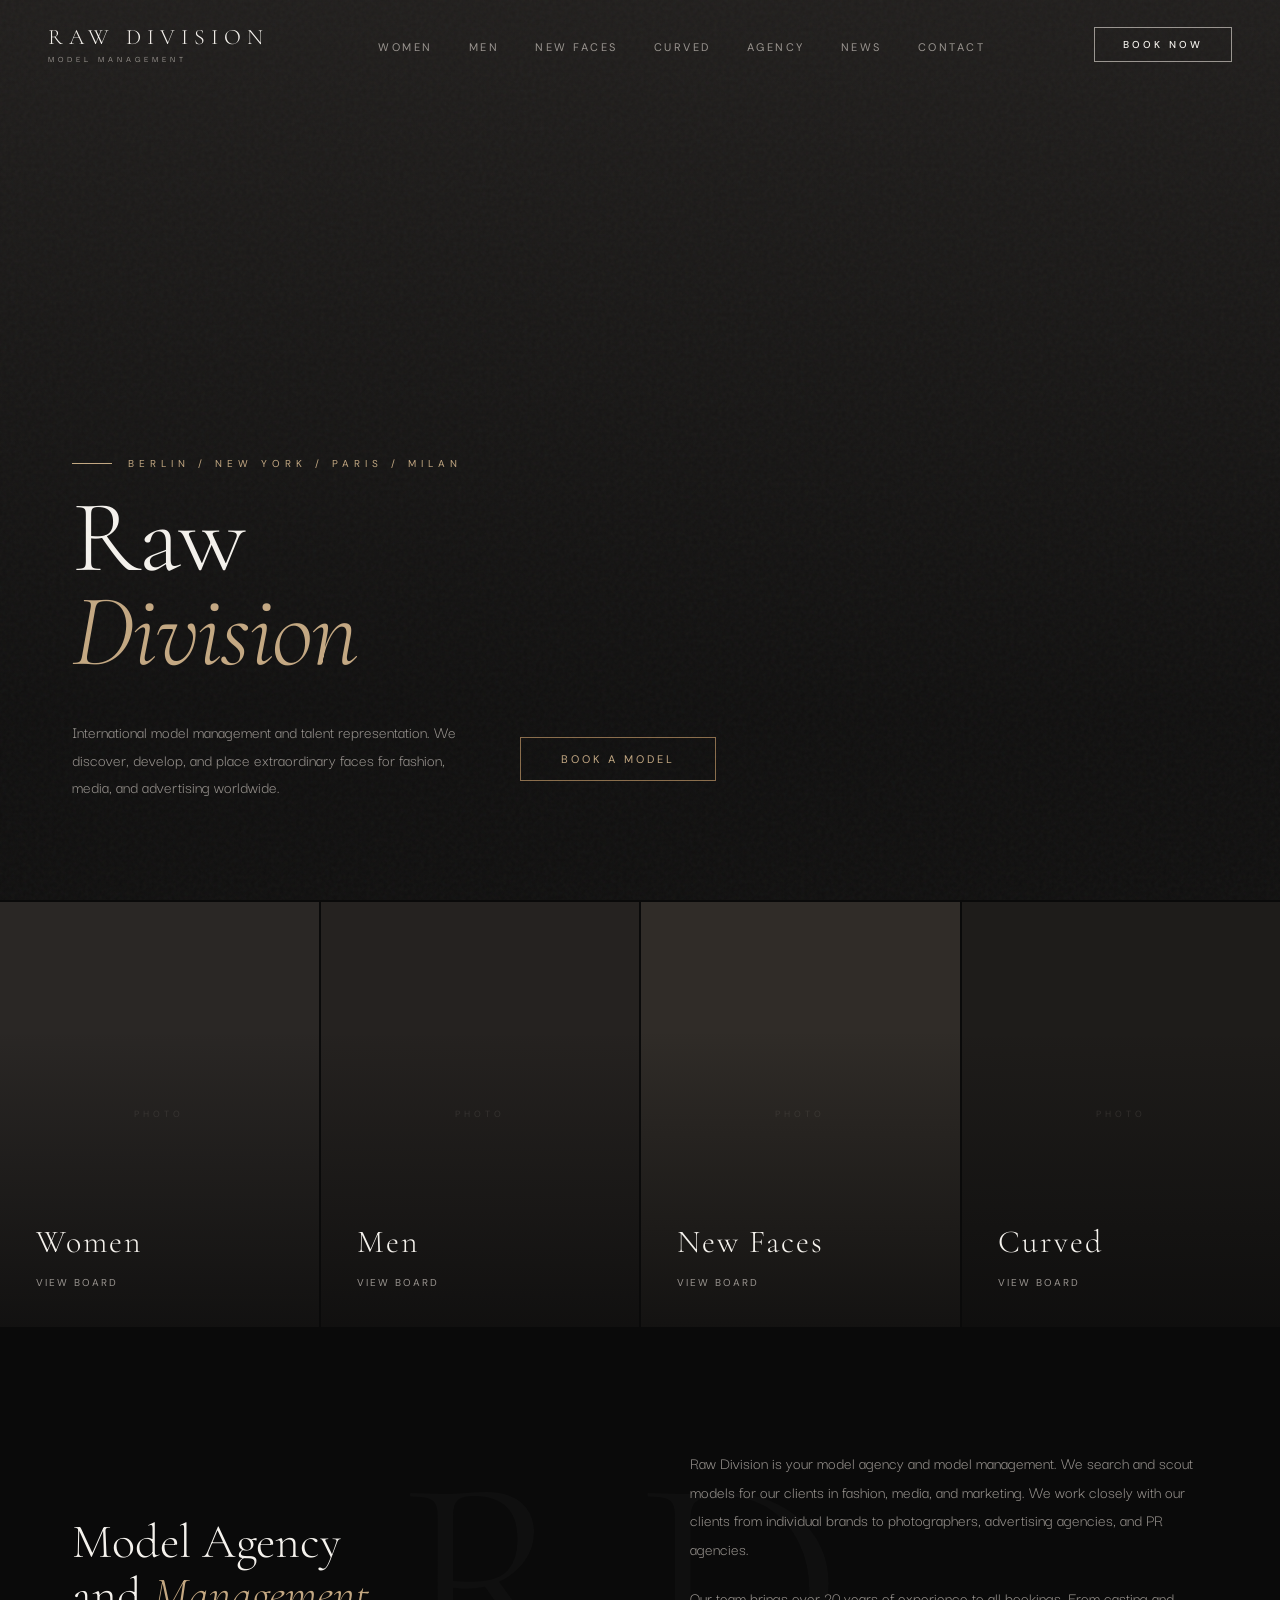
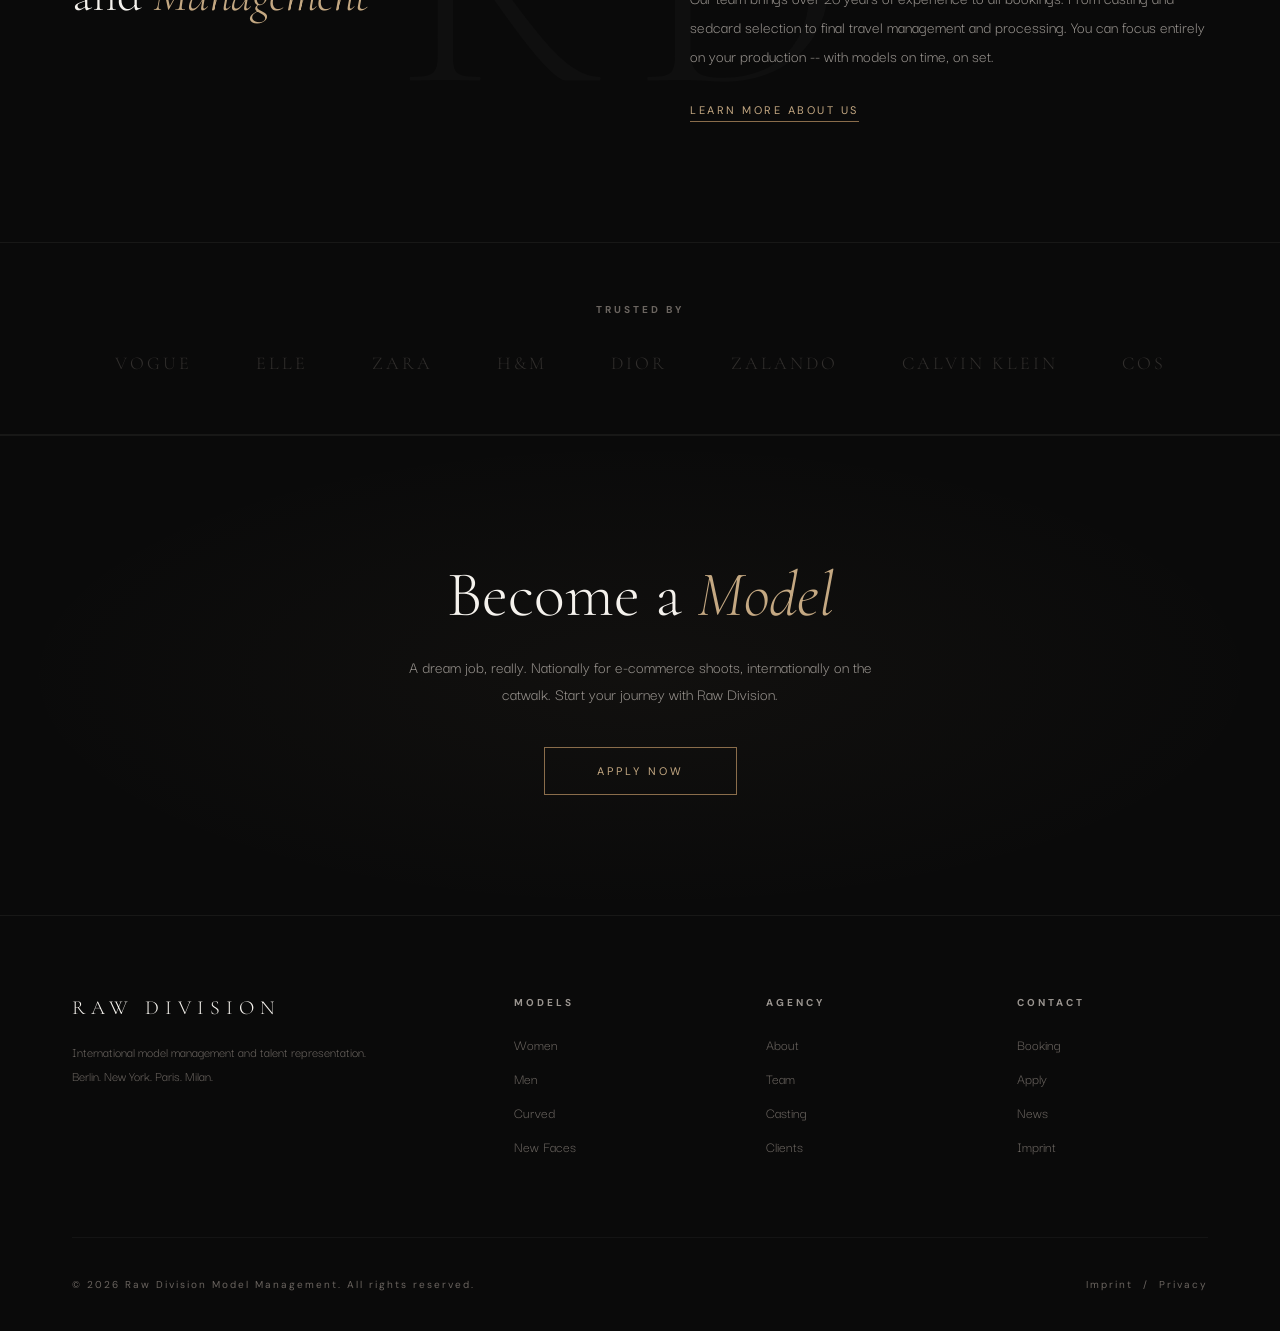
==== index.html @ 3c8847bb "Initial commit: Raw Division model agency site - 10 HTML pages: home, women, men, new faces, curved," ====
<!DOCTYPE html>
<html lang="en">
<head>
<meta charset="UTF-8">
<meta name="viewport" content="width=device-width, initial-scale=1.0">
<title>Raw Division &mdash; Model Management</title>
<link rel="stylesheet" href="styles.css">
<style>
  /* ── HOME HERO ── */
  .home-hero {
    min-height: 100vh;
    position: relative;
    display: flex;
    flex-direction: column;
    justify-content: flex-end;
    overflow: hidden;
  }
  .home-hero-bg {
    position: absolute;
    inset: 0;
    background: var(--dark-gray);
  }
  .home-hero-bg::after {
    content: '';
    position: absolute;
    inset: 0;
    background: linear-gradient(180deg, var(--scrim-light) 0%, var(--scrim-deep) 80%);
  }
  .home-hero-content {
    position: relative;
    z-index: var(--z-overlay);
    padding: 0 72px 100px;
  }
  .home-hero-content .hero-tag {
    font-family: var(--font-ui);
    font-size: 10px;
    letter-spacing: 5px;
    text-transform: uppercase;
    color: var(--accent);
    margin-bottom: 20px;
    display: flex;
    align-items: center;
    gap: 16px;
  }
  .home-hero-content .hero-tag::before {
    content: '';
    width: 40px;
    height: 1px;
    background: var(--accent);
  }
  .home-hero-content h1 {
    font-family: var(--font-display);
    font-size: clamp(56px, 8vw, 130px);
    font-weight: 300;
    line-height: 0.92;
    letter-spacing: -2px;
    max-width: 900px;
  }
  .home-hero-content h1 em {
    font-style: italic;
    color: var(--accent);
  }
  .home-hero-sub {
    display: flex;
    align-items: center;
    gap: 48px;
    margin-top: 40px;
  }
  .home-hero-sub p {
    font-family: var(--font-body);
    font-size: 17px;
    color: var(--warm-gray);
    max-width: 400px;
    line-height: 1.6;
  }
  .home-hero-sub .hero-cta {
    font-family: var(--font-ui);
    font-size: 11px;
    letter-spacing: 3px;
    text-transform: uppercase;
    padding: 14px 40px;
    border: 1px solid var(--accent-dark);
    color: var(--accent);
    transition: all 0.3s;
    white-space: nowrap;
  }
  .home-hero-sub .hero-cta:hover {
    background: var(--accent);
    color: var(--black);
  }

  /* ── CATEGORY STRIP ── */
  .category-strip {
    display: grid;
    grid-template-columns: repeat(4, 1fr);
    gap: 2px;
    padding: 2px 0;
  }
  .category-card {
    position: relative;
    aspect-ratio: 3/4;
    background: var(--dark-gray);
    overflow: hidden;
    display: flex;
    align-items: flex-end;
    cursor: pointer;
  }
  .category-card-bg {
    position: absolute;
    inset: 0;
    transition: transform var(--duration-slower) var(--ease-out);
  }
  .category-card:hover .category-card-bg { transform: scale(1.05); }
  .category-card::after {
    content: '';
    position: absolute;
    inset: 0;
    background: linear-gradient(180deg, transparent 30%, var(--scrim-heavy) 100%);
    z-index: var(--z-content);
  }
  .category-card-content {
    position: relative;
    z-index: var(--z-overlay);
    padding: 36px;
  }
  .category-card-content h3 {
    font-family: var(--font-display);
    font-size: 32px;
    font-weight: 300;
    letter-spacing: 2px;
    margin-bottom: 8px;
  }
  .category-card-content span {
    font-family: var(--font-ui);
    font-size: 10px;
    letter-spacing: 2px;
    text-transform: uppercase;
    color: var(--warm-gray);
  }
  .category-card .ph-text {
    position: absolute;
    top: 50%;
    left: 50%;
    transform: translate(-50%,-50%);
    font-family: var(--font-ui);
    font-size: 9px;
    letter-spacing: 4px;
    color: var(--mid-gray);
    opacity: var(--ph-opacity);
    text-transform: uppercase;
  }
  .category-card:nth-child(1) .category-card-bg { background: var(--surface-1); }
  .category-card:nth-child(2) .category-card-bg { background: var(--surface-2); }
  .category-card:nth-child(3) .category-card-bg { background: var(--surface-3); }
  .category-card:nth-child(4) .category-card-bg { background: var(--surface-4); }

  /* ── ABOUT STRIP ── */
  .about-strip {
    padding: 120px 72px;
    display: grid;
    grid-template-columns: 1fr 1fr;
    gap: 100px;
    align-items: center;
    position: relative;
  }
  .about-strip::before {
    content: 'RD';
    position: absolute;
    top: 50%;
    left: 50%;
    transform: translate(-50%,-50%);
    font-family: var(--font-display);
    font-size: 300px;
    font-weight: 300;
    color: var(--watermark-faint);
    pointer-events: none;
    letter-spacing: 40px;
  }
  .about-left h2 {
    font-family: var(--font-display);
    font-size: 48px;
    font-weight: 300;
    line-height: 1.1;
    margin-bottom: 32px;
  }
  .about-left h2 em { font-style: italic; color: var(--accent); }
  .about-right p {
    font-family: var(--font-body);
    font-size: 17px;
    color: var(--warm-gray);
    line-height: 1.7;
  }
  .about-right p + p { margin-top: 20px; }
  .about-right .about-cta {
    display: inline-block;
    margin-top: 32px;
    font-family: var(--font-ui);
    font-size: 11px;
    letter-spacing: 2.5px;
    text-transform: uppercase;
    color: var(--accent);
    border-bottom: 1px solid var(--accent-dark);
    padding-bottom: 4px;
    transition: color 0.3s, border-color 0.3s;
  }
  .about-right .about-cta:hover {
    color: var(--white);
    border-color: var(--white);
  }

  /* ── APPLICATION CTA ── */
  .apply-cta-section {
    padding: 120px 72px;
    text-align: center;
    position: relative;
    border-top: 1px solid var(--border-subtle);
  }
  .apply-cta-section::before {
    content: '';
    position: absolute;
    inset: 0;
    background: radial-gradient(ellipse at center, var(--overlay-accent-glow) 0%, transparent 70%);
    pointer-events: none;
  }
  .apply-cta-section h2 {
    font-family: var(--font-display);
    font-size: clamp(40px, 5vw, 72px);
    font-weight: 300;
    margin-bottom: 20px;
    position: relative;
    z-index: var(--z-overlay);
  }
  .apply-cta-section h2 em { font-style: italic; color: var(--accent); }
  .apply-cta-section p {
    font-family: var(--font-body);
    font-size: 17px;
    color: var(--warm-gray);
    max-width: 500px;
    margin: 0 auto 40px;
    line-height: 1.6;
    position: relative;
    z-index: var(--z-overlay);
  }
  .apply-cta-section .apply-btn {
    display: inline-block;
    font-family: var(--font-ui);
    font-size: 11px;
    letter-spacing: 3px;
    text-transform: uppercase;
    padding: 16px 52px;
    border: 1px solid var(--accent-dark);
    color: var(--accent);
    transition: all 0.3s;
    position: relative;
    z-index: var(--z-overlay);
  }
  .apply-cta-section .apply-btn:hover {
    background: var(--accent);
    color: var(--black);
  }

  @media (max-width: 1024px) {
    .home-hero-content { padding: 0 32px 60px; }
    .category-strip { grid-template-columns: repeat(2, 1fr); }
    .about-strip { padding: 80px 32px; grid-template-columns: 1fr; gap: 40px; }
    .apply-cta-section { padding: 80px 32px; }
    .home-hero-sub { flex-direction: column; align-items: flex-start; gap: 24px; }
  }
  @media (max-width: 640px) {
    .category-strip { grid-template-columns: 1fr 1fr; }
  }
</style>
</head>
<body>

<!-- NAV -->
<nav class="nav" id="mainNav">
  <a href="index.html" class="nav-logo">Raw Division<span>Model Management</span></a>
  <ul class="nav-links">
    <li><a href="women.html">Women</a></li>
    <li><a href="men.html">Men</a></li>
    <li><a href="new-faces.html">New Faces</a></li>
    <li><a href="curved.html">Curved</a></li>
    <li><a href="agency.html">Agency</a></li>
    <li><a href="news.html">News</a></li>
    <li><a href="contact.html">Contact</a></li>
  </ul>
  <a href="contact.html" class="nav-cta">Book Now</a>
  <button class="hamburger" id="hamburgerBtn"><span></span><span></span><span></span></button>
</nav>
<div class="mobile-nav" id="mobileNav">
  <button class="mobile-nav-close" id="mobileNavClose">&times;</button>
  <a href="women.html">Women</a>
  <a href="men.html">Men</a>
  <a href="new-faces.html">New Faces</a>
  <a href="curved.html">Curved</a>
  <a href="agency.html">Agency</a>
  <a href="news.html">News</a>
  <a href="contact.html">Contact</a>
  <a href="apply.html">Apply</a>
</div>

<!-- HOME HERO -->
<section class="home-hero">
  <div class="home-hero-bg"></div>
  <div class="home-hero-content">
    <div class="hero-tag anim-fade-up anim-d1">Berlin / New York / Paris / Milan</div>
    <h1 class="anim-fade-up anim-d2">Raw<br><em>Division</em></h1>
    <div class="home-hero-sub anim-fade-up anim-d3">
      <p>International model management and talent representation. We discover, develop, and place extraordinary faces for fashion, media, and advertising worldwide.</p>
      <a href="contact.html" class="hero-cta">Book a Model</a>
    </div>
  </div>
</section>

<!-- CATEGORY STRIP -->
<section class="category-strip">
  <a href="women.html" class="category-card reveal">
    <div class="category-card-bg"></div>
    <span class="ph-text">Photo</span>
    <div class="category-card-content">
      <h3>Women</h3>
      <span>View Board</span>
    </div>
  </a>
  <a href="men.html" class="category-card reveal">
    <div class="category-card-bg"></div>
    <span class="ph-text">Photo</span>
    <div class="category-card-content">
      <h3>Men</h3>
      <span>View Board</span>
    </div>
  </a>
  <a href="new-faces.html" class="category-card reveal">
    <div class="category-card-bg"></div>
    <span class="ph-text">Photo</span>
    <div class="category-card-content">
      <h3>New Faces</h3>
      <span>View Board</span>
    </div>
  </a>
  <a href="curved.html" class="category-card reveal">
    <div class="category-card-bg"></div>
    <span class="ph-text">Photo</span>
    <div class="category-card-content">
      <h3>Curved</h3>
      <span>View Board</span>
    </div>
  </a>
</section>

<!-- ABOUT -->
<section class="about-strip">
  <div class="about-left reveal">
    <h2>Model Agency<br>and <em>Management</em></h2>
  </div>
  <div class="about-right reveal">
    <p>Raw Division is your model agency and model management. We search and scout models for our clients in fashion, media, and marketing. We work closely with our clients from individual brands to photographers, advertising agencies, and PR agencies.</p>
    <p>Our team brings over 20 years of experience to all bookings. From casting and sedcard selection to final travel management and processing. You can focus entirely on your production -- with models on time, on set.</p>
    <a href="agency.html" class="about-cta">Learn More About Us</a>
  </div>
</section>

<!-- CLIENTS -->
<section class="clients-strip">
  <h4>Trusted By</h4>
  <div class="clients-logos">
    <span class="client-logo-placeholder">Vogue</span>
    <span class="client-logo-placeholder">Elle</span>
    <span class="client-logo-placeholder">Zara</span>
    <span class="client-logo-placeholder">H&M</span>
    <span class="client-logo-placeholder">Dior</span>
    <span class="client-logo-placeholder">Zalando</span>
    <span class="client-logo-placeholder">Calvin Klein</span>
    <span class="client-logo-placeholder">Cos</span>
  </div>
</section>

<!-- BECOME A MODEL CTA -->
<section class="apply-cta-section">
  <h2 class="reveal">Become a <em>Model</em></h2>
  <p class="reveal">A dream job, really. Nationally for e-commerce shoots, internationally on the catwalk. Start your journey with Raw Division.</p>
  <a href="apply.html" class="apply-btn reveal">Apply Now</a>
</section>

<!-- FOOTER -->
<footer class="footer">
  <div class="footer-top">
    <div class="footer-brand">
      <div class="footer-logo">Raw Division</div>
      <p>International model management and talent representation. Berlin. New York. Paris. Milan.</p>
    </div>
    <div class="footer-col">
      <h4>Models</h4>
      <ul>
        <li><a href="women.html">Women</a></li>
        <li><a href="men.html">Men</a></li>
        <li><a href="curved.html">Curved</a></li>
        <li><a href="new-faces.html">New Faces</a></li>
      </ul>
    </div>
    <div class="footer-col">
      <h4>Agency</h4>
      <ul>
        <li><a href="agency.html">About</a></li>
        <li><a href="agency.html#team">Team</a></li>
        <li><a href="contact.html">Casting</a></li>
        <li><a href="agency.html#clients">Clients</a></li>
      </ul>
    </div>
    <div class="footer-col">
      <h4>Contact</h4>
      <ul>
        <li><a href="contact.html">Booking</a></li>
        <li><a href="apply.html">Apply</a></li>
        <li><a href="news.html">News</a></li>
        <li><a href="#">Imprint</a></li>
      </ul>
    </div>
  </div>
  <div class="footer-bottom">
    <p>&copy; 2026 Raw Division Model Management. All rights reserved.</p>
    <p>Imprint &nbsp;/&nbsp; Privacy</p>
  </div>
</footer>

<script src="main.js"></script>
</body>
</html>
---- styles.css ----
@import url('https://fonts.googleapis.com/css2?family=Cormorant+Garamond:ital,wght@0,300;0,400;0,500;0,600;0,700;1,300;1,400&family=Darker+Grotesque:wght@300;400;500;600;700;800;900&family=DM+Sans:wght@300;400;500&display=swap');

:root {
  /* ── Palette ── */
  --black: #0a0a0a;
  --white: #f5f2ed;
  --warm-gray: #9a9590;
  --mid-gray: #6b6560;
  --dark-gray: #2a2725;
  --accent: #c4a882;
  --accent-dark: #8a6d4b;

  /* ── Surfaces (placeholder tone variations) ── */
  --surface-1: #2a2725;
  --surface-2: #252220;
  --surface-3: #302c28;
  --surface-4: #1e1c1a;
  --surface-5: #28251f;
  --surface-6: #232120;

  /* ── Borders & dividers ── */
  --border-subtle: rgba(245, 242, 237, 0.06);
  --border-muted: rgba(245, 242, 237, 0.04);
  --border-medium: rgba(245, 242, 237, 0.1);
  --border-strong: rgba(245, 242, 237, 0.15);

  /* ── Surface overlays ── */
  --overlay-faint: rgba(245, 242, 237, 0.02);
  --overlay-hover: rgba(245, 242, 237, 0.04);
  --overlay-accent-faint: rgba(196, 168, 130, 0.03);
  --overlay-accent-glow: rgba(196, 168, 130, 0.04);
  --accent-muted: rgba(196, 168, 130, 0.3);
  --watermark: rgba(245, 242, 237, 0.03);
  --watermark-faint: rgba(245, 242, 237, 0.02);

  /* ── Scrim gradients ── */
  --scrim-nav: rgba(10, 10, 10, 0.88);
  --scrim-light: rgba(10, 10, 10, 0.3);
  --scrim-medium: rgba(10, 10, 10, 0.6);
  --scrim-heavy: rgba(10, 10, 10, 0.75);
  --scrim-hero: rgba(10, 10, 10, 0.85);
  --scrim-deep: rgba(10, 10, 10, 0.8);

  /* ── Typography ── */
  --font-display: 'Cormorant Garamond', Georgia, serif;
  --font-body: 'Darker Grotesque', sans-serif;
  --font-ui: 'DM Sans', sans-serif;

  --text-xs: 9px;
  --text-sm: 10px;
  --text-base: 11px;
  --text-md: 14px;
  --text-body: 16px;
  --text-body-lg: 17px;
  --text-lg: 20px;
  --text-xl: 22px;
  --text-2xl: 28px;
  --text-3xl: 32px;
  --text-4xl: 36px;
  --text-5xl: 42px;
  --text-6xl: 48px;

  --weight-light: 300;
  --weight-regular: 400;
  --weight-medium: 500;

  --tracking-tight: -1px;
  --tracking-body: 1px;
  --tracking-ui: 2px;
  --tracking-ui-wide: 2.5px;
  --tracking-caps: 3px;
  --tracking-label: 4px;
  --tracking-spread: 5px;
  --tracking-logo: 6px;

  /* ── Spacing scale (8px base) ── */
  --space-xs: 4px;
  --space-sm: 8px;
  --space-md: 16px;
  --space-lg: 24px;
  --space-xl: 32px;
  --space-2xl: 48px;
  --space-3xl: 60px;
  --space-4xl: 72px;
  --space-5xl: 80px;
  --space-6xl: 100px;
  --space-7xl: 120px;

  /* ── Z-index layers ── */
  --z-base: 0;
  --z-content: 1;
  --z-overlay: 2;
  --z-nav: 100;
  --z-mobile-nav: 150;
  --z-hamburger: 200;
  --z-grain: 9999;

  /* ── Transitions ── */
  --ease-out: cubic-bezier(0.25, 0.1, 0.25, 1);
  --duration-fast: 0.3s;
  --duration-medium: 0.4s;
  --duration-slow: 0.6s;
  --duration-slower: 0.7s;

  /* ── Placeholder opacity ── */
  --ph-opacity: 0.4;
}

* { margin: 0; padding: 0; box-sizing: border-box; }
html { scroll-behavior: smooth; background: var(--black); }
body {
  font-family: var(--font-body);
  background: var(--black);
  color: var(--white);
  overflow-x: hidden;
  -webkit-font-smoothing: antialiased;
}
body::after {
  content: '';
  position: fixed;
  top: 0; left: 0; right: 0; bottom: 0;
  background-image: url("data:image/svg+xml,%3Csvg viewBox='0 0 256 256' xmlns='http://www.w3.org/2000/svg'%3E%3Cfilter id='n'%3E%3CfeTurbulence type='fractalNoise' baseFrequency='0.85' numOctaves='4' stitchTiles='stitch'/%3E%3C/filter%3E%3Crect width='100%25' height='100%25' filter='url(%23n)' opacity='0.04'/%3E%3C/svg%3E");
  pointer-events: none;
  z-index: var(--z-grain);
}
a { color: inherit; text-decoration: none; }
img { max-width: 100%; display: block; }

/* ── NAVIGATION ── */
.nav {
  position: fixed;
  top: 0; left: 0; right: 0;
  z-index: var(--z-nav);
  padding: 24px 48px;
  display: flex;
  align-items: center;
  justify-content: space-between;
  transition: background 0.4s, backdrop-filter 0.4s;
}
.nav.scrolled {
  background: var(--scrim-nav);
  backdrop-filter: blur(20px);
  -webkit-backdrop-filter: blur(20px);
}
.nav-logo {
  font-family: var(--font-display);
  font-size: 22px;
  font-weight: 300;
  letter-spacing: 6px;
  text-transform: uppercase;
  color: var(--white);
}
.nav-logo span {
  display: block;
  font-family: var(--font-body);
  font-size: 9px;
  letter-spacing: 4px;
  color: var(--warm-gray);
  margin-top: 2px;
  font-weight: 500;
}
.nav-links {
  display: flex;
  gap: 36px;
  list-style: none;
  align-items: center;
}
.nav-links a {
  font-family: var(--font-ui);
  font-size: 11px;
  letter-spacing: 2.5px;
  text-transform: uppercase;
  color: var(--warm-gray);
  transition: color 0.3s;
  font-weight: 400;
}
.nav-links a:hover, .nav-links a.active { color: var(--white); }
.nav-cta {
  font-family: var(--font-ui);
  font-size: 10px;
  letter-spacing: 3px;
  text-transform: uppercase;
  padding: 10px 28px;
  border: 1px solid var(--warm-gray);
  color: var(--white);
  transition: all 0.3s;
  font-weight: 500;
}
.nav-cta:hover {
  background: var(--white);
  color: var(--black);
  border-color: var(--white);
}
.hamburger {
  display: none;
  flex-direction: column;
  gap: 5px;
  cursor: pointer;
  z-index: var(--z-hamburger);
  background: none;
  border: none;
}
.hamburger span {
  width: 24px;
  height: 1px;
  background: var(--white);
  transition: 0.3s;
}

/* ── MOBILE NAV ── */
.mobile-nav {
  position: fixed;
  top: 0; left: 0; right: 0; bottom: 0;
  background: var(--black);
  z-index: var(--z-mobile-nav);
  display: flex;
  flex-direction: column;
  align-items: center;
  justify-content: center;
  gap: 32px;
  opacity: 0;
  pointer-events: none;
  transition: opacity 0.4s;
}
.mobile-nav.open {
  opacity: 1;
  pointer-events: all;
}
.mobile-nav a {
  font-family: var(--font-display);
  font-size: 32px;
  font-weight: 300;
  letter-spacing: 4px;
  color: var(--warm-gray);
  transition: color 0.3s;
}
.mobile-nav a:hover { color: var(--white); }
.mobile-nav-close {
  position: absolute;
  top: 24px;
  right: 32px;
  font-size: 28px;
  color: var(--white);
  cursor: pointer;
  background: none;
  border: none;
  font-family: var(--font-body);
  font-weight: 300;
}

/* ── PAGE HERO ── */
.page-hero {
  min-height: 60vh;
  display: flex;
  flex-direction: column;
  justify-content: flex-end;
  padding: 160px 72px 80px;
  position: relative;
  overflow: hidden;
}
.page-hero.full { min-height: 100vh; }
.page-hero-bg {
  position: absolute;
  inset: 0;
  background: var(--dark-gray);
  z-index: var(--z-base);
}
.page-hero-bg::after {
  content: '';
  position: absolute;
  inset: 0;
  background: linear-gradient(180deg, var(--scrim-light) 0%, var(--scrim-hero) 100%);
}
.page-hero-pre {
  font-family: var(--font-ui);
  font-size: 10px;
  letter-spacing: 5px;
  text-transform: uppercase;
  color: var(--accent);
  margin-bottom: 16px;
  position: relative;
  z-index: var(--z-overlay);
  display: flex;
  align-items: center;
  gap: 16px;
}
.page-hero-pre::before {
  content: '';
  width: 40px;
  height: 1px;
  background: var(--accent);
}
.page-hero h1 {
  font-family: var(--font-display);
  font-size: clamp(48px, 7vw, 110px);
  font-weight: 300;
  line-height: 0.95;
  letter-spacing: -1px;
  position: relative;
  z-index: var(--z-overlay);
}
.page-hero h1 em {
  font-style: italic;
  font-weight: 300;
  color: var(--accent);
}
.page-hero p.hero-sub {
  font-family: var(--font-body);
  font-size: 18px;
  font-weight: 400;
  color: var(--warm-gray);
  margin-top: 20px;
  position: relative;
  z-index: var(--z-overlay);
  max-width: 560px;
  line-height: 1.6;
}

/* ── MODEL GRID (Women, Men, etc.) ── */
.model-grid-section {
  padding: 80px 72px 120px;
}
.model-grid-header {
  display: flex;
  align-items: flex-end;
  justify-content: space-between;
  margin-bottom: 60px;
  border-bottom: 1px solid var(--border-subtle);
  padding-bottom: 24px;
}
.model-grid-header h2 {
  font-family: var(--font-display);
  font-size: 36px;
  font-weight: 300;
  letter-spacing: 2px;
}
.model-grid-filter {
  display: flex;
  gap: 28px;
}
.model-grid-filter a {
  font-family: var(--font-ui);
  font-size: 10px;
  letter-spacing: 2.5px;
  text-transform: uppercase;
  color: var(--mid-gray);
  transition: color 0.3s;
  padding-bottom: 4px;
}
.model-grid-filter a:hover, .model-grid-filter a.active {
  color: var(--white);
  border-bottom: 1px solid var(--accent);
}

.model-grid {
  display: grid;
  grid-template-columns: repeat(4, 1fr);
  gap: 24px;
}
.model-card {
  position: relative;
  overflow: hidden;
  cursor: pointer;
}
.model-card-img {
  aspect-ratio: 3/4;
  background: var(--dark-gray);
  display: flex;
  align-items: center;
  justify-content: center;
  overflow: hidden;
  position: relative;
  transition: transform var(--duration-slow) var(--ease-out);
}
.model-card:hover .model-card-img { transform: scale(1.03); }
.model-card-img .ph-label {
  font-family: var(--font-ui);
  font-size: 9px;
  letter-spacing: 4px;
  text-transform: uppercase;
  color: var(--mid-gray);
  opacity: var(--ph-opacity);
}
.model-card-overlay {
  position: absolute;
  inset: 0;
  background: linear-gradient(180deg, transparent 40%, var(--scrim-medium) 100%);
  opacity: 0;
  transition: opacity 0.4s;
  display: flex;
  align-items: flex-end;
  padding: 20px;
}
.model-card:hover .model-card-overlay { opacity: 1; }
.model-card-overlay span {
  font-family: var(--font-ui);
  font-size: 10px;
  letter-spacing: 2px;
  text-transform: uppercase;
  color: var(--white);
}
.model-card-info { padding: 16px 0; }
.model-card-name {
  font-family: var(--font-display);
  font-size: 20px;
  font-weight: 400;
  letter-spacing: 1px;
  transition: color 0.3s;
}
.model-card:hover .model-card-name { color: var(--accent); }
.model-card-stats {
  font-family: var(--font-ui);
  font-size: 10px;
  letter-spacing: 2px;
  text-transform: uppercase;
  color: var(--mid-gray);
  margin-top: 4px;
}

/* Vary card bg tones */
.model-card:nth-child(6n+1) .model-card-img { background: var(--surface-1); }
.model-card:nth-child(6n+2) .model-card-img { background: var(--surface-2); }
.model-card:nth-child(6n+3) .model-card-img { background: var(--surface-3); }
.model-card:nth-child(6n+4) .model-card-img { background: var(--surface-4); }
.model-card:nth-child(6n+5) .model-card-img { background: var(--surface-5); }
.model-card:nth-child(6n+6) .model-card-img { background: var(--surface-6); }

/* ── CONTENT SECTIONS ── */
.content-section {
  padding: 100px 72px;
  position: relative;
}
.content-section.bordered {
  border-top: 1px solid var(--border-subtle);
}
.content-section h2 {
  font-family: var(--font-display);
  font-size: 42px;
  font-weight: 300;
  letter-spacing: 2px;
  margin-bottom: 40px;
}
.content-section h3 {
  font-family: var(--font-display);
  font-size: 28px;
  font-weight: 400;
  margin-bottom: 20px;
}
.content-section p {
  font-family: var(--font-body);
  font-size: 17px;
  line-height: 1.7;
  color: var(--warm-gray);
  max-width: 720px;
}
.content-section p + p { margin-top: 20px; }

/* Two-column layout */
.two-col {
  display: grid;
  grid-template-columns: 1fr 1fr;
  gap: 80px;
  align-items: start;
}
.two-col-narrow {
  display: grid;
  grid-template-columns: 1fr 2fr;
  gap: 80px;
  align-items: start;
}

/* ── AGENCY FEATURES ── */
.features-grid {
  display: grid;
  grid-template-columns: repeat(3, 1fr);
  gap: 2px;
  margin-top: 60px;
}
.feature-card {
  padding: 48px 36px;
  background: var(--overlay-faint);
  border: 1px solid var(--border-muted);
  transition: background 0.4s;
}
.feature-card:hover { background: var(--overlay-hover); }
.feature-number {
  font-family: var(--font-display);
  font-size: 48px;
  font-weight: 300;
  color: var(--accent-muted);
  margin-bottom: 24px;
  line-height: 1;
}
.feature-card h4 {
  font-family: var(--font-display);
  font-size: 22px;
  font-weight: 400;
  margin-bottom: 16px;
  color: var(--white);
}
.feature-card p {
  font-family: var(--font-body);
  font-size: 15px;
  color: var(--mid-gray);
  line-height: 1.6;
}

/* ── CLIENTS STRIP ── */
.clients-strip {
  padding: 60px 72px;
  border-top: 1px solid var(--border-subtle);
  border-bottom: 1px solid var(--border-subtle);
}
.clients-strip h4 {
  font-family: var(--font-ui);
  font-size: 10px;
  letter-spacing: 3px;
  text-transform: uppercase;
  color: var(--mid-gray);
  margin-bottom: 36px;
  text-align: center;
}
.clients-logos {
  display: flex;
  align-items: center;
  justify-content: center;
  gap: 64px;
  flex-wrap: wrap;
}
.client-logo-placeholder {
  font-family: var(--font-display);
  font-size: 18px;
  font-weight: 300;
  color: var(--mid-gray);
  letter-spacing: 3px;
  opacity: var(--ph-opacity);
  text-transform: uppercase;
  transition: opacity 0.3s;
}
.client-logo-placeholder:hover { opacity: 1; }

/* ── NEWS CARDS ── */
.news-grid {
  display: grid;
  grid-template-columns: repeat(3, 1fr);
  gap: 32px;
  margin-top: 60px;
}
.news-card {
  cursor: pointer;
  transition: transform 0.3s;
}
.news-card:hover { transform: translateY(-4px); }
.news-card-img {
  aspect-ratio: 16/10;
  background: var(--dark-gray);
  margin-bottom: 20px;
  display: flex;
  align-items: center;
  justify-content: center;
  overflow: hidden;
}
.news-card-img .ph-label {
  font-family: var(--font-ui);
  font-size: 9px;
  letter-spacing: 3px;
  color: var(--mid-gray);
  opacity: var(--ph-opacity);
}
.news-card-date {
  font-family: var(--font-ui);
  font-size: 10px;
  letter-spacing: 2px;
  text-transform: uppercase;
  color: var(--mid-gray);
  margin-bottom: 8px;
}
.news-card h3 {
  font-family: var(--font-display);
  font-size: 22px;
  font-weight: 400;
  margin-bottom: 12px;
  line-height: 1.3;
}
.news-card p {
  font-family: var(--font-body);
  font-size: 14px;
  color: var(--mid-gray);
  line-height: 1.6;
}

/* Vary news card bg */
.news-card:nth-child(3n+1) .news-card-img { background: var(--surface-1); }
.news-card:nth-child(3n+2) .news-card-img { background: var(--surface-2); }
.news-card:nth-child(3n+3) .news-card-img { background: var(--surface-3); }

/* ── CONTACT / FORM ── */
.contact-grid {
  display: grid;
  grid-template-columns: 1fr 1fr;
  gap: 80px;
  margin-top: 60px;
}
.contact-info h3 {
  font-family: var(--font-display);
  font-size: 28px;
  font-weight: 400;
  margin-bottom: 24px;
}
.contact-info .contact-line {
  font-family: var(--font-body);
  font-size: 16px;
  color: var(--warm-gray);
  margin-bottom: 12px;
  line-height: 1.6;
}
.contact-info .contact-line a {
  color: var(--accent);
  transition: color 0.3s;
}
.contact-info .contact-line a:hover { color: var(--white); }
.contact-info .contact-label {
  font-family: var(--font-ui);
  font-size: 10px;
  letter-spacing: 3px;
  text-transform: uppercase;
  color: var(--mid-gray);
  margin-top: 40px;
  margin-bottom: 12px;
}

.contact-form { display: flex; flex-direction: column; gap: 24px; }
.form-group { display: flex; flex-direction: column; gap: 8px; }
.form-group label {
  font-family: var(--font-ui);
  font-size: 10px;
  letter-spacing: 2px;
  text-transform: uppercase;
  color: var(--mid-gray);
}
.form-group input,
.form-group textarea,
.form-group select {
  font-family: var(--font-body);
  font-size: 16px;
  padding: 14px 0;
  background: transparent;
  border: none;
  border-bottom: 1px solid var(--border-medium);
  color: var(--white);
  outline: none;
  transition: border-color 0.3s;
  resize: none;
}
.form-group input:focus,
.form-group textarea:focus,
.form-group select:focus {
  border-color: var(--accent);
}
.form-group select { cursor: pointer; }
.form-group select option { background: var(--black); color: var(--white); }
.form-group textarea { min-height: 100px; }

.submit-btn {
  align-self: flex-start;
  font-family: var(--font-ui);
  font-size: 11px;
  letter-spacing: 3px;
  text-transform: uppercase;
  padding: 14px 40px;
  border: 1px solid var(--accent-dark);
  background: transparent;
  color: var(--accent);
  cursor: pointer;
  transition: all 0.3s;
}
.submit-btn:hover {
  background: var(--accent);
  color: var(--black);
}

/* ── APPLICATION FORM EXTRAS ── */
.apply-upload-area {
  border: 1px dashed var(--border-strong);
  padding: 48px;
  text-align: center;
  cursor: pointer;
  transition: border-color 0.3s, background 0.3s;
}
.apply-upload-area:hover {
  border-color: var(--accent);
  background: var(--overlay-accent-faint);
}
.apply-upload-area p {
  font-family: var(--font-body);
  font-size: 15px;
  color: var(--mid-gray);
}
.apply-upload-area .upload-cta {
  font-family: var(--font-ui);
  font-size: 11px;
  letter-spacing: 2px;
  text-transform: uppercase;
  color: var(--accent);
  margin-top: 12px;
  display: inline-block;
}

/* ── FOOTER ── */
.footer {
  border-top: 1px solid var(--border-subtle);
  padding: 80px 72px 40px;
}
.footer-top {
  display: grid;
  grid-template-columns: 2fr 1fr 1fr 1fr;
  gap: 60px;
  margin-bottom: 80px;
}
.footer-brand .footer-logo {
  font-family: var(--font-display);
  font-size: 20px;
  font-weight: 300;
  letter-spacing: 6px;
  text-transform: uppercase;
  margin-bottom: 20px;
}
.footer-brand p {
  font-family: var(--font-body);
  font-size: 14px;
  color: var(--mid-gray);
  line-height: 1.7;
  max-width: 320px;
}
.footer-col h4 {
  font-family: var(--font-ui);
  font-size: 10px;
  letter-spacing: 3px;
  text-transform: uppercase;
  color: var(--warm-gray);
  margin-bottom: 24px;
}
.footer-col ul { list-style: none; display: flex; flex-direction: column; gap: 12px; }
.footer-col ul a {
  font-family: var(--font-body);
  font-size: 15px;
  color: var(--mid-gray);
  transition: color 0.3s;
}
.footer-col ul a:hover { color: var(--white); }
.footer-bottom {
  display: flex;
  align-items: center;
  justify-content: space-between;
  padding-top: 40px;
  border-top: 1px solid var(--border-muted);
}
.footer-bottom p {
  font-family: var(--font-ui);
  font-size: 10px;
  letter-spacing: 2px;
  color: var(--mid-gray);
}

/* ── ANIMATIONS ── */
@keyframes fadeUp {
  from { opacity: 0; transform: translateY(30px); }
  to { opacity: 1; transform: translateY(0); }
}
@keyframes slideRight {
  from { opacity: 0; transform: translateX(-20px); }
  to { opacity: 1; transform: translateX(0); }
}
.anim-fade-up { animation: fadeUp 0.8s ease-out forwards; opacity: 0; }
.anim-d1 { animation-delay: 0.1s; }
.anim-d2 { animation-delay: 0.25s; }
.anim-d3 { animation-delay: 0.4s; }
.anim-d4 { animation-delay: 0.55s; }

.reveal {
  opacity: 0;
  transform: translateY(24px);
  transition: opacity 0.7s ease-out, transform 0.7s ease-out;
}
.reveal.visible { opacity: 1; transform: translateY(0); }

/* ── RESPONSIVE ── */
@media (max-width: 1024px) {
  .nav { padding: 20px 32px; }
  .nav-links { display: none; }
  .hamburger { display: flex; }
  .page-hero { padding: 140px 32px 60px; min-height: 50vh; }
  .model-grid-section { padding: 60px 32px 80px; }
  .model-grid { grid-template-columns: repeat(3, 1fr); gap: 16px; }
  .content-section { padding: 60px 32px; }
  .two-col, .two-col-narrow { grid-template-columns: 1fr; gap: 40px; }
  .features-grid { grid-template-columns: repeat(2, 1fr); }
  .news-grid { grid-template-columns: repeat(2, 1fr); }
  .contact-grid { grid-template-columns: 1fr; gap: 48px; }
  .clients-strip { padding: 40px 32px; }
  .clients-logos { gap: 32px; }
  .footer { padding: 60px 32px 32px; }
  .footer-top { grid-template-columns: 1fr 1fr; gap: 40px; }
}
@media (max-width: 640px) {
  .model-grid { grid-template-columns: repeat(2, 1fr); gap: 10px; }
  .features-grid { grid-template-columns: 1fr; }
  .news-grid { grid-template-columns: 1fr; }
  .footer-top { grid-template-columns: 1fr; }
  .nav-cta { display: none; }
  .model-grid-filter { gap: 16px; flex-wrap: wrap; }
  .model-grid-header { flex-direction: column; align-items: flex-start; gap: 16px; }
}
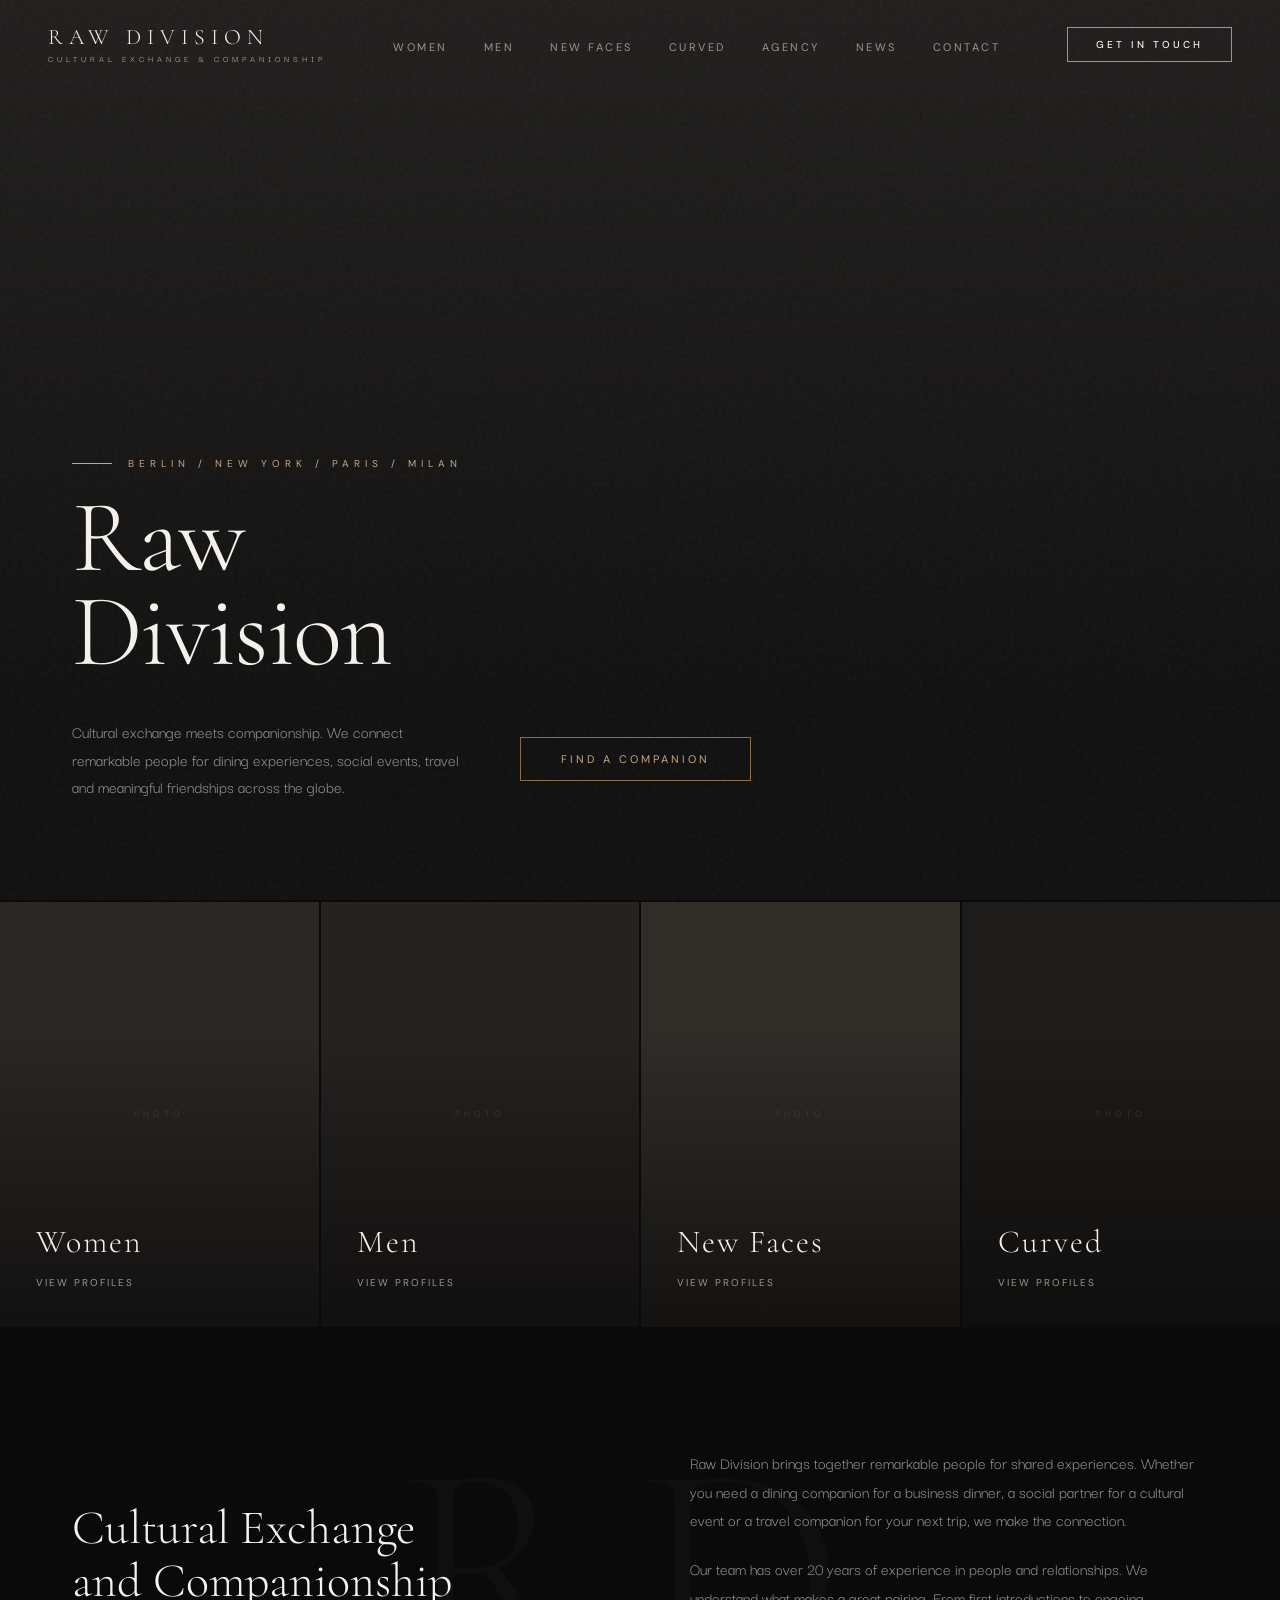
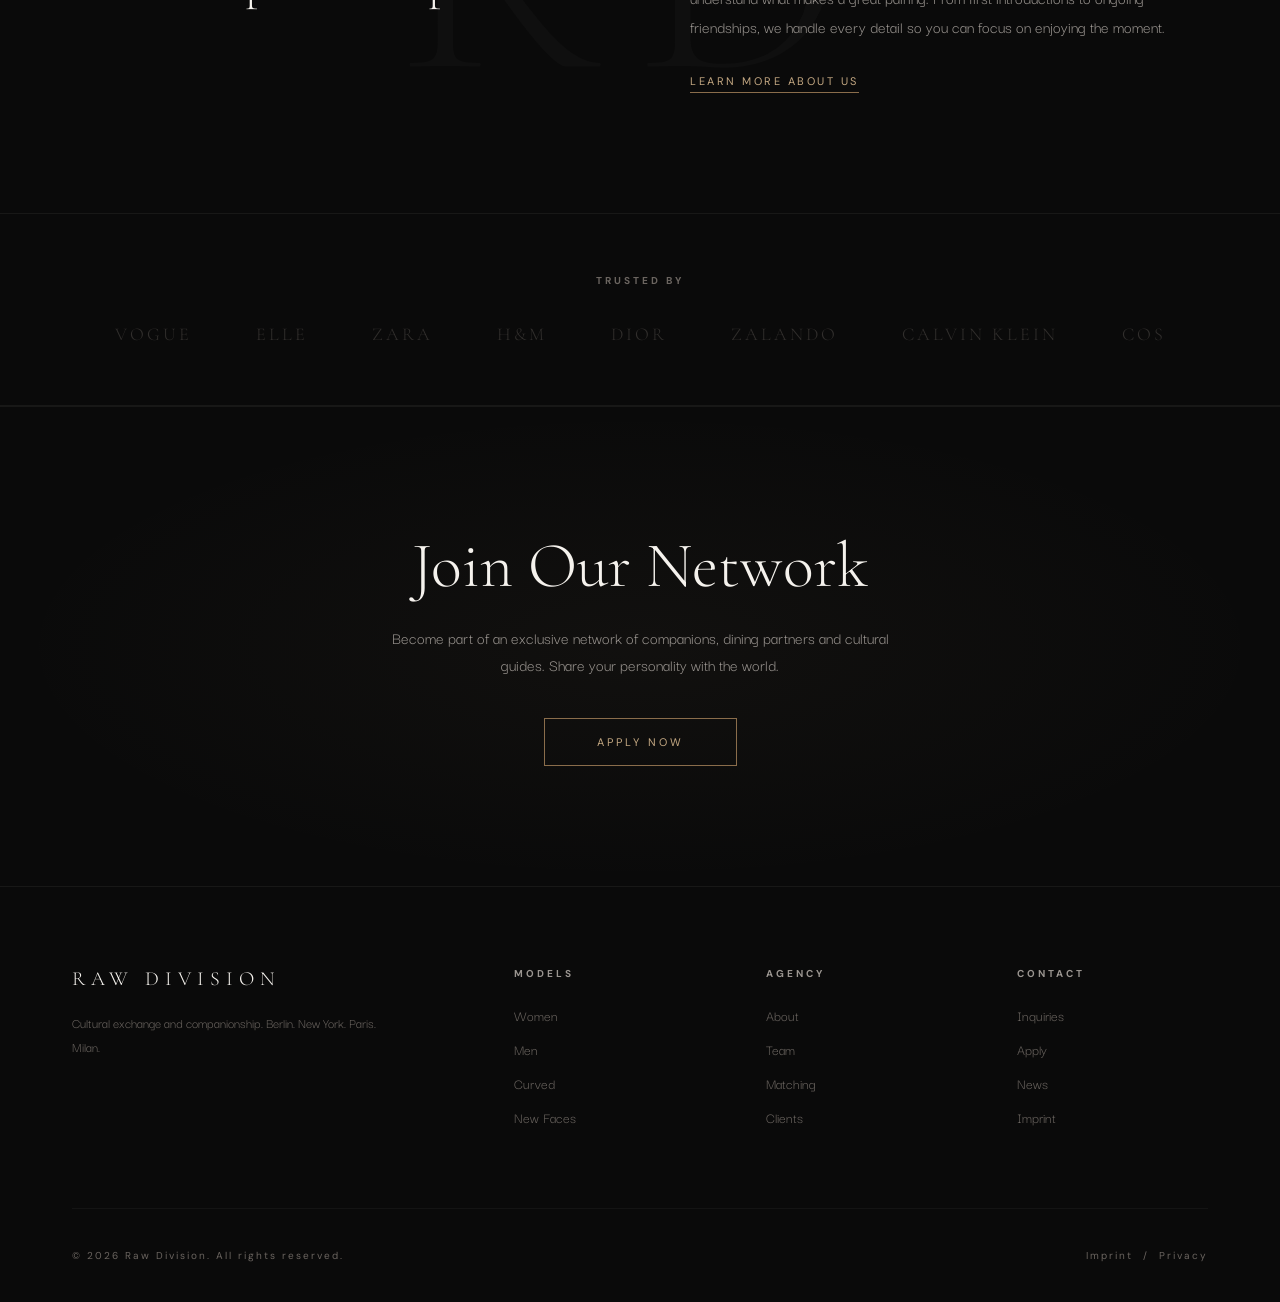
==== commit af0e38db: "Rebrand: cultural exchange, dining and event companions - Removed all italic accent styling (em tags" ====
--- a/index.html
+++ b/index.html
@@ -3,7 +3,7 @@
 <head>
 <meta charset="UTF-8">
 <meta name="viewport" content="width=device-width, initial-scale=1.0">
-<title>Raw Division &mdash; Model Management</title>
+<title>Raw Division | Cultural Exchange and Companionship</title>
 <link rel="stylesheet" href="styles.css">
 <style>
   /* ── HOME HERO ── */
@@ -56,10 +56,7 @@
     letter-spacing: -2px;
     max-width: 900px;
   }
-  .home-hero-content h1 em {
-    font-style: italic;
-    color: var(--accent);
-  }
+
   .home-hero-sub {
     display: flex;
     align-items: center;
@@ -183,7 +180,7 @@
     line-height: 1.1;
     margin-bottom: 32px;
   }
-  .about-left h2 em { font-style: italic; color: var(--accent); }
+
   .about-right p {
     font-family: var(--font-body);
     font-size: 17px;
@@ -230,7 +227,7 @@
     position: relative;
     z-index: var(--z-overlay);
   }
-  .apply-cta-section h2 em { font-style: italic; color: var(--accent); }
+
   .apply-cta-section p {
     font-family: var(--font-body);
     font-size: 17px;
@@ -275,7 +272,7 @@
 
 <!-- NAV -->
 <nav class="nav" id="mainNav">
-  <a href="index.html" class="nav-logo">Raw Division<span>Model Management</span></a>
+  <a href="index.html" class="nav-logo">Raw Division<span>Cultural Exchange &amp; Companionship</span></a>
   <ul class="nav-links">
     <li><a href="women.html">Women</a></li>
     <li><a href="men.html">Men</a></li>
@@ -285,7 +282,7 @@
     <li><a href="news.html">News</a></li>
     <li><a href="contact.html">Contact</a></li>
   </ul>
-  <a href="contact.html" class="nav-cta">Book Now</a>
+  <a href="contact.html" class="nav-cta">Get in Touch</a>
   <button class="hamburger" id="hamburgerBtn"><span></span><span></span><span></span></button>
 </nav>
 <div class="mobile-nav" id="mobileNav">
@@ -305,10 +302,10 @@
   <div class="home-hero-bg"></div>
   <div class="home-hero-content">
     <div class="hero-tag anim-fade-up anim-d1">Berlin / New York / Paris / Milan</div>
-    <h1 class="anim-fade-up anim-d2">Raw<br><em>Division</em></h1>
+    <h1 class="anim-fade-up anim-d2">Raw<br>Division</h1>
     <div class="home-hero-sub anim-fade-up anim-d3">
-      <p>International model management and talent representation. We discover, develop, and place extraordinary faces for fashion, media, and advertising worldwide.</p>
-      <a href="contact.html" class="hero-cta">Book a Model</a>
+      <p>Cultural exchange meets companionship. We connect remarkable people for dining experiences, social events, travel and meaningful friendships across the globe.</p>
+      <a href="contact.html" class="hero-cta">Find a Companion</a>
     </div>
   </div>
 </section>
@@ -320,7 +317,7 @@
     <span class="ph-text">Photo</span>
     <div class="category-card-content">
       <h3>Women</h3>
-      <span>View Board</span>
+      <span>View Profiles</span>
     </div>
   </a>
   <a href="men.html" class="category-card reveal">
@@ -328,7 +325,7 @@
     <span class="ph-text">Photo</span>
     <div class="category-card-content">
       <h3>Men</h3>
-      <span>View Board</span>
+      <span>View Profiles</span>
     </div>
   </a>
   <a href="new-faces.html" class="category-card reveal">
@@ -336,7 +333,7 @@
     <span class="ph-text">Photo</span>
     <div class="category-card-content">
       <h3>New Faces</h3>
-      <span>View Board</span>
+      <span>View Profiles</span>
     </div>
   </a>
   <a href="curved.html" class="category-card reveal">
@@ -344,7 +341,7 @@
     <span class="ph-text">Photo</span>
     <div class="category-card-content">
       <h3>Curved</h3>
-      <span>View Board</span>
+      <span>View Profiles</span>
     </div>
   </a>
 </section>
@@ -352,11 +349,11 @@
 <!-- ABOUT -->
 <section class="about-strip">
   <div class="about-left reveal">
-    <h2>Model Agency<br>and <em>Management</em></h2>
+    <h2>Cultural Exchange<br>and Companionship</h2>
   </div>
   <div class="about-right reveal">
-    <p>Raw Division is your model agency and model management. We search and scout models for our clients in fashion, media, and marketing. We work closely with our clients from individual brands to photographers, advertising agencies, and PR agencies.</p>
-    <p>Our team brings over 20 years of experience to all bookings. From casting and sedcard selection to final travel management and processing. You can focus entirely on your production -- with models on time, on set.</p>
+    <p>Raw Division brings together remarkable people for shared experiences. Whether you need a dining companion for a business dinner, a social partner for a cultural event or a travel companion for your next trip, we make the connection.</p>
+    <p>Our team has over 20 years of experience in people and relationships. We understand what makes a great pairing. From first introductions to ongoing friendships, we handle every detail so you can focus on enjoying the moment.</p>
     <a href="agency.html" class="about-cta">Learn More About Us</a>
   </div>
 </section>
@@ -376,10 +373,10 @@
   </div>
 </section>
 
-<!-- BECOME A MODEL CTA -->
+<!-- JOIN CTA -->
 <section class="apply-cta-section">
-  <h2 class="reveal">Become a <em>Model</em></h2>
-  <p class="reveal">A dream job, really. Nationally for e-commerce shoots, internationally on the catwalk. Start your journey with Raw Division.</p>
+  <h2 class="reveal">Join Our Network</h2>
+  <p class="reveal">Become part of an exclusive network of companions, dining partners and cultural guides. Share your personality with the world.</p>
   <a href="apply.html" class="apply-btn reveal">Apply Now</a>
 </section>
 
@@ -388,7 +385,7 @@
   <div class="footer-top">
     <div class="footer-brand">
       <div class="footer-logo">Raw Division</div>
-      <p>International model management and talent representation. Berlin. New York. Paris. Milan.</p>
+      <p>Cultural exchange and companionship. Berlin. New York. Paris. Milan.</p>
     </div>
     <div class="footer-col">
       <h4>Models</h4>
@@ -404,14 +401,14 @@
       <ul>
         <li><a href="agency.html">About</a></li>
         <li><a href="agency.html#team">Team</a></li>
-        <li><a href="contact.html">Casting</a></li>
+        <li><a href="contact.html">Matching</a></li>
         <li><a href="agency.html#clients">Clients</a></li>
       </ul>
     </div>
     <div class="footer-col">
       <h4>Contact</h4>
       <ul>
-        <li><a href="contact.html">Booking</a></li>
+        <li><a href="contact.html">Inquiries</a></li>
         <li><a href="apply.html">Apply</a></li>
         <li><a href="news.html">News</a></li>
         <li><a href="#">Imprint</a></li>
@@ -419,7 +416,7 @@
     </div>
   </div>
   <div class="footer-bottom">
-    <p>&copy; 2026 Raw Division Model Management. All rights reserved.</p>
+    <p>&copy; 2026 Raw Division. All rights reserved.</p>
     <p>Imprint &nbsp;/&nbsp; Privacy</p>
   </div>
 </footer>
--- a/styles.css
+++ b/styles.css
@@ -299,11 +299,7 @@
   position: relative;
   z-index: var(--z-overlay);
 }
-.page-hero h1 em {
-  font-style: italic;
-  font-weight: 300;
-  color: var(--accent);
-}
+
 .page-hero p.hero-sub {
   font-family: var(--font-body);
   font-size: 18px;
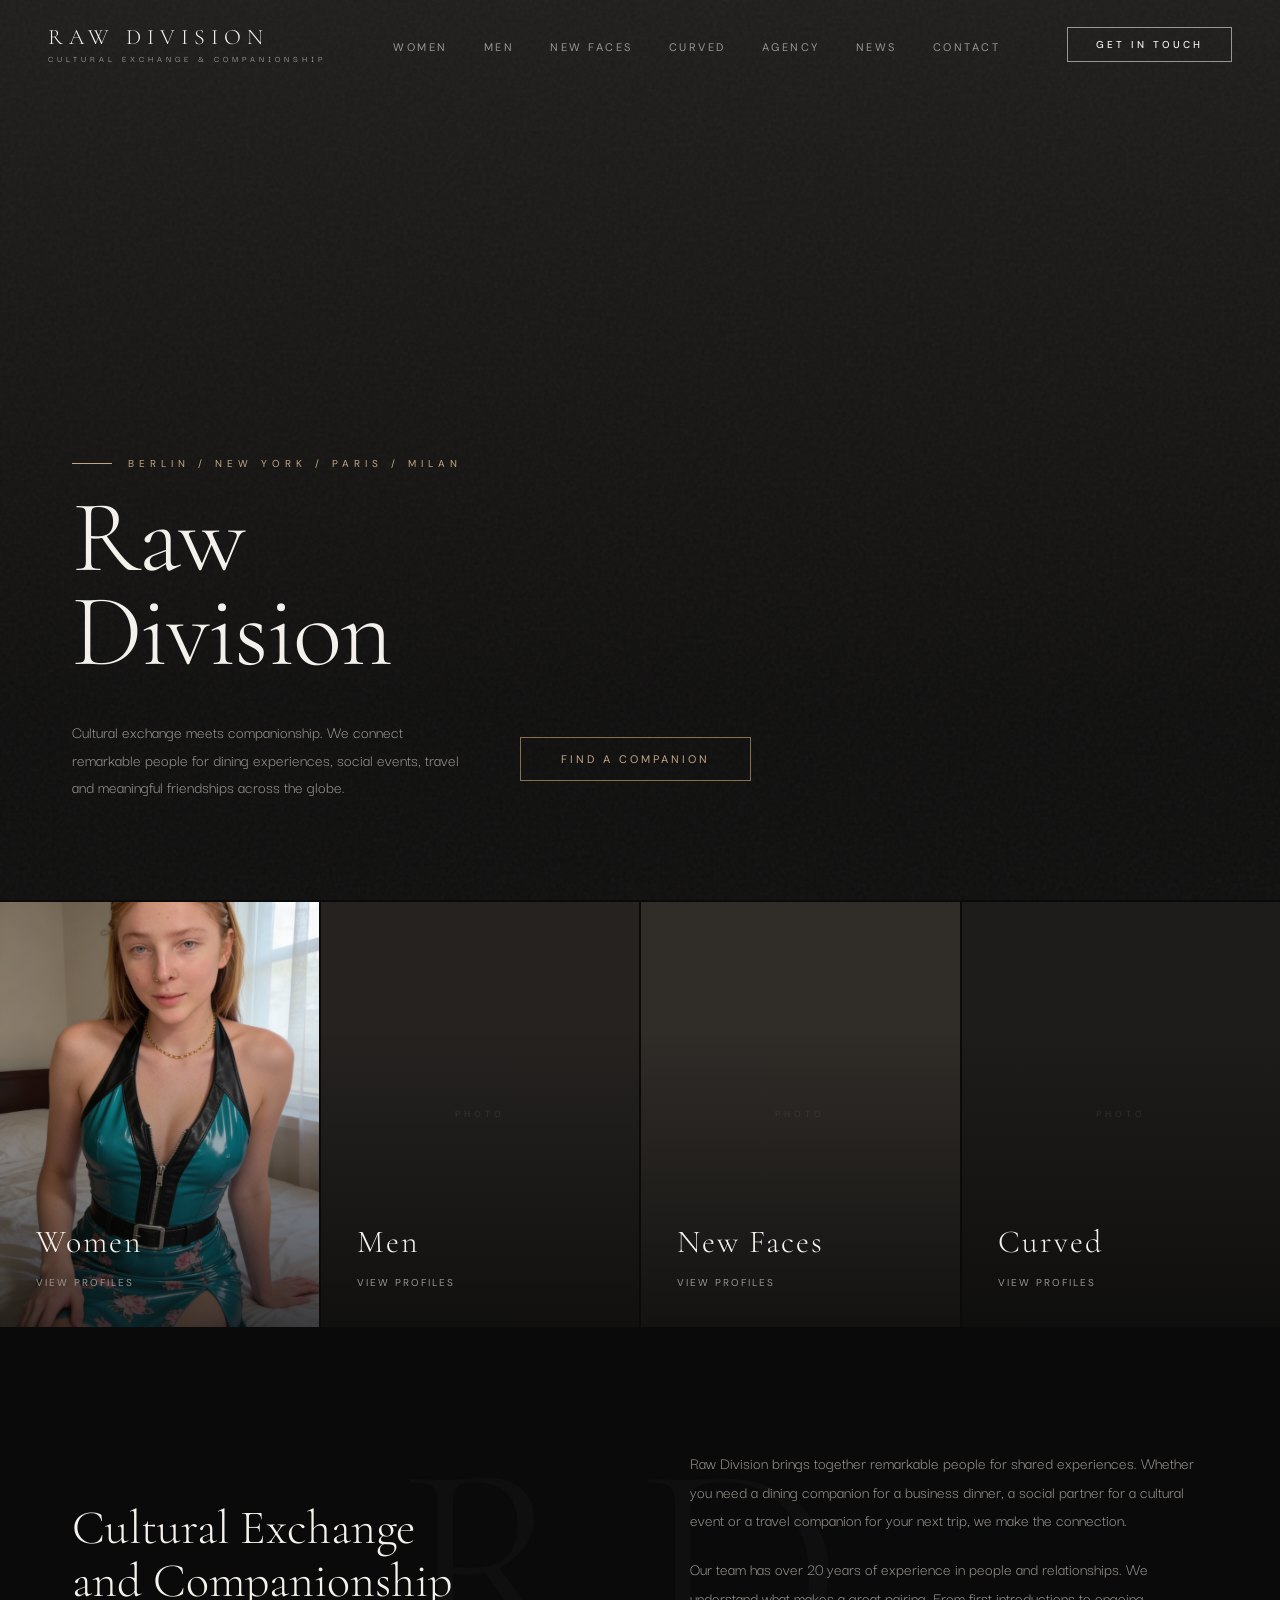
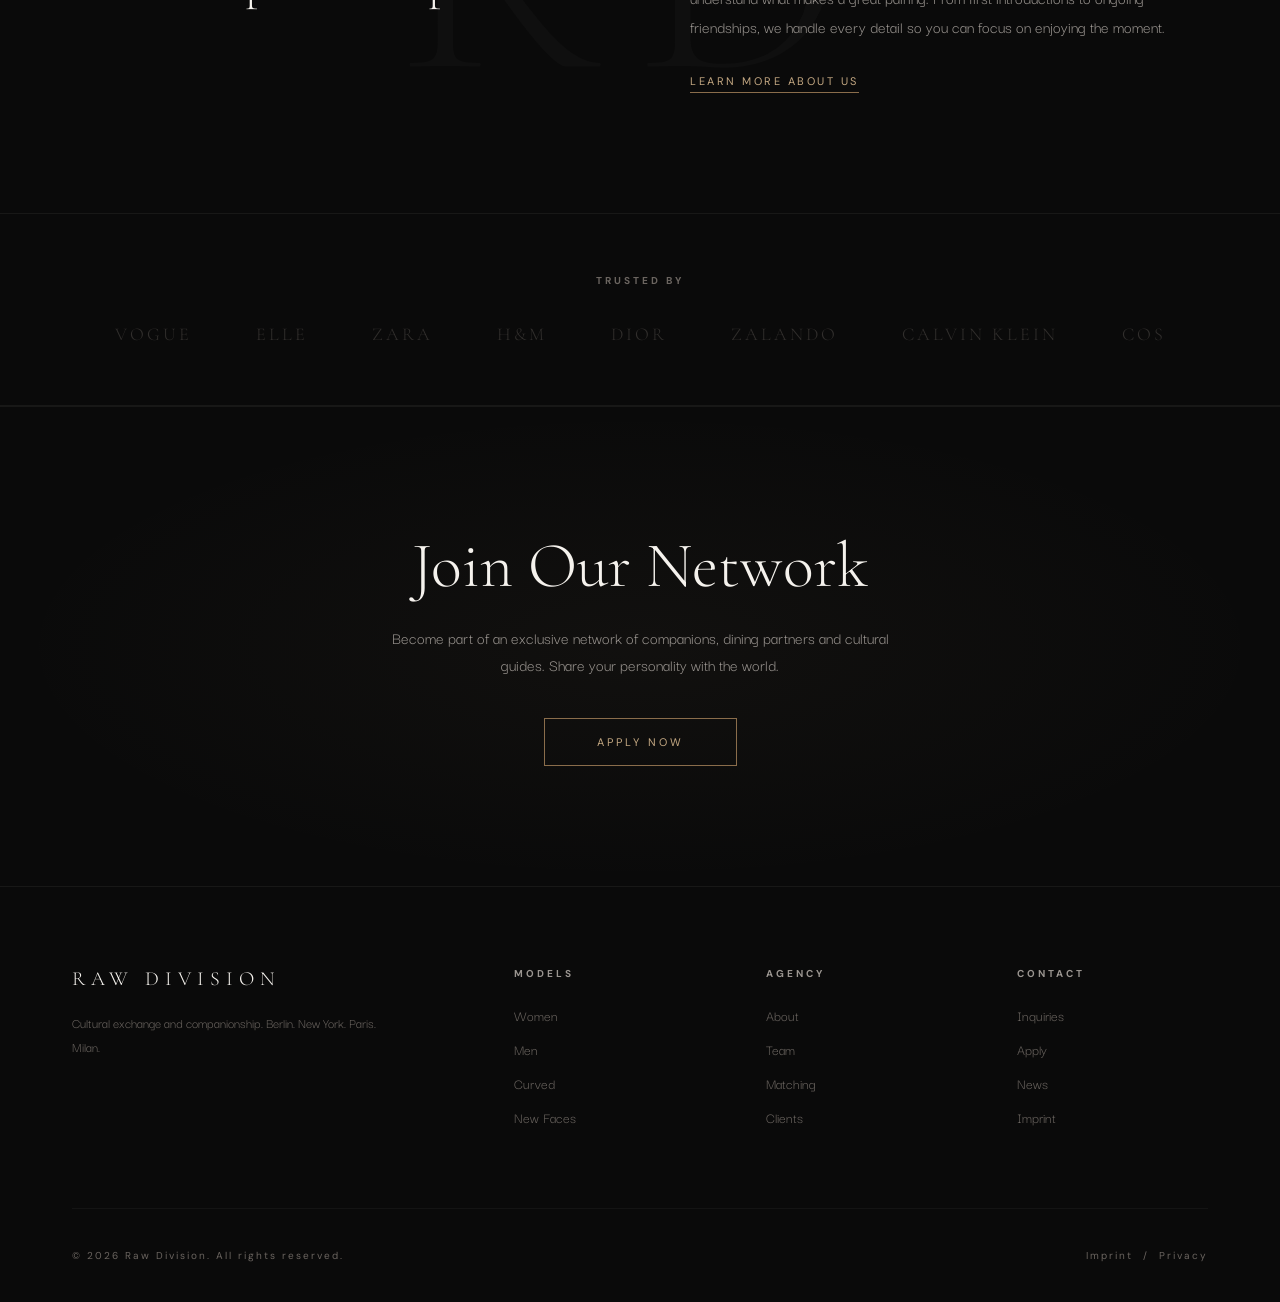
==== commit f8919c55: "Add Chloe Love as first women's profile with real photo - Added Chloe Love to profiles.js with cover" ====
--- a/index.html
+++ b/index.html
@@ -313,8 +313,7 @@
 <!-- CATEGORY STRIP -->
 <section class="category-strip">
   <a href="women.html" class="category-card reveal">
-    <div class="category-card-bg"></div>
-    <span class="ph-text">Photo</span>
+    <div class="category-card-bg" style="background: url('images/chloe-love-cover.jpg') center/cover no-repeat;"></div>
     <div class="category-card-content">
       <h3>Women</h3>
       <span>View Profiles</span>
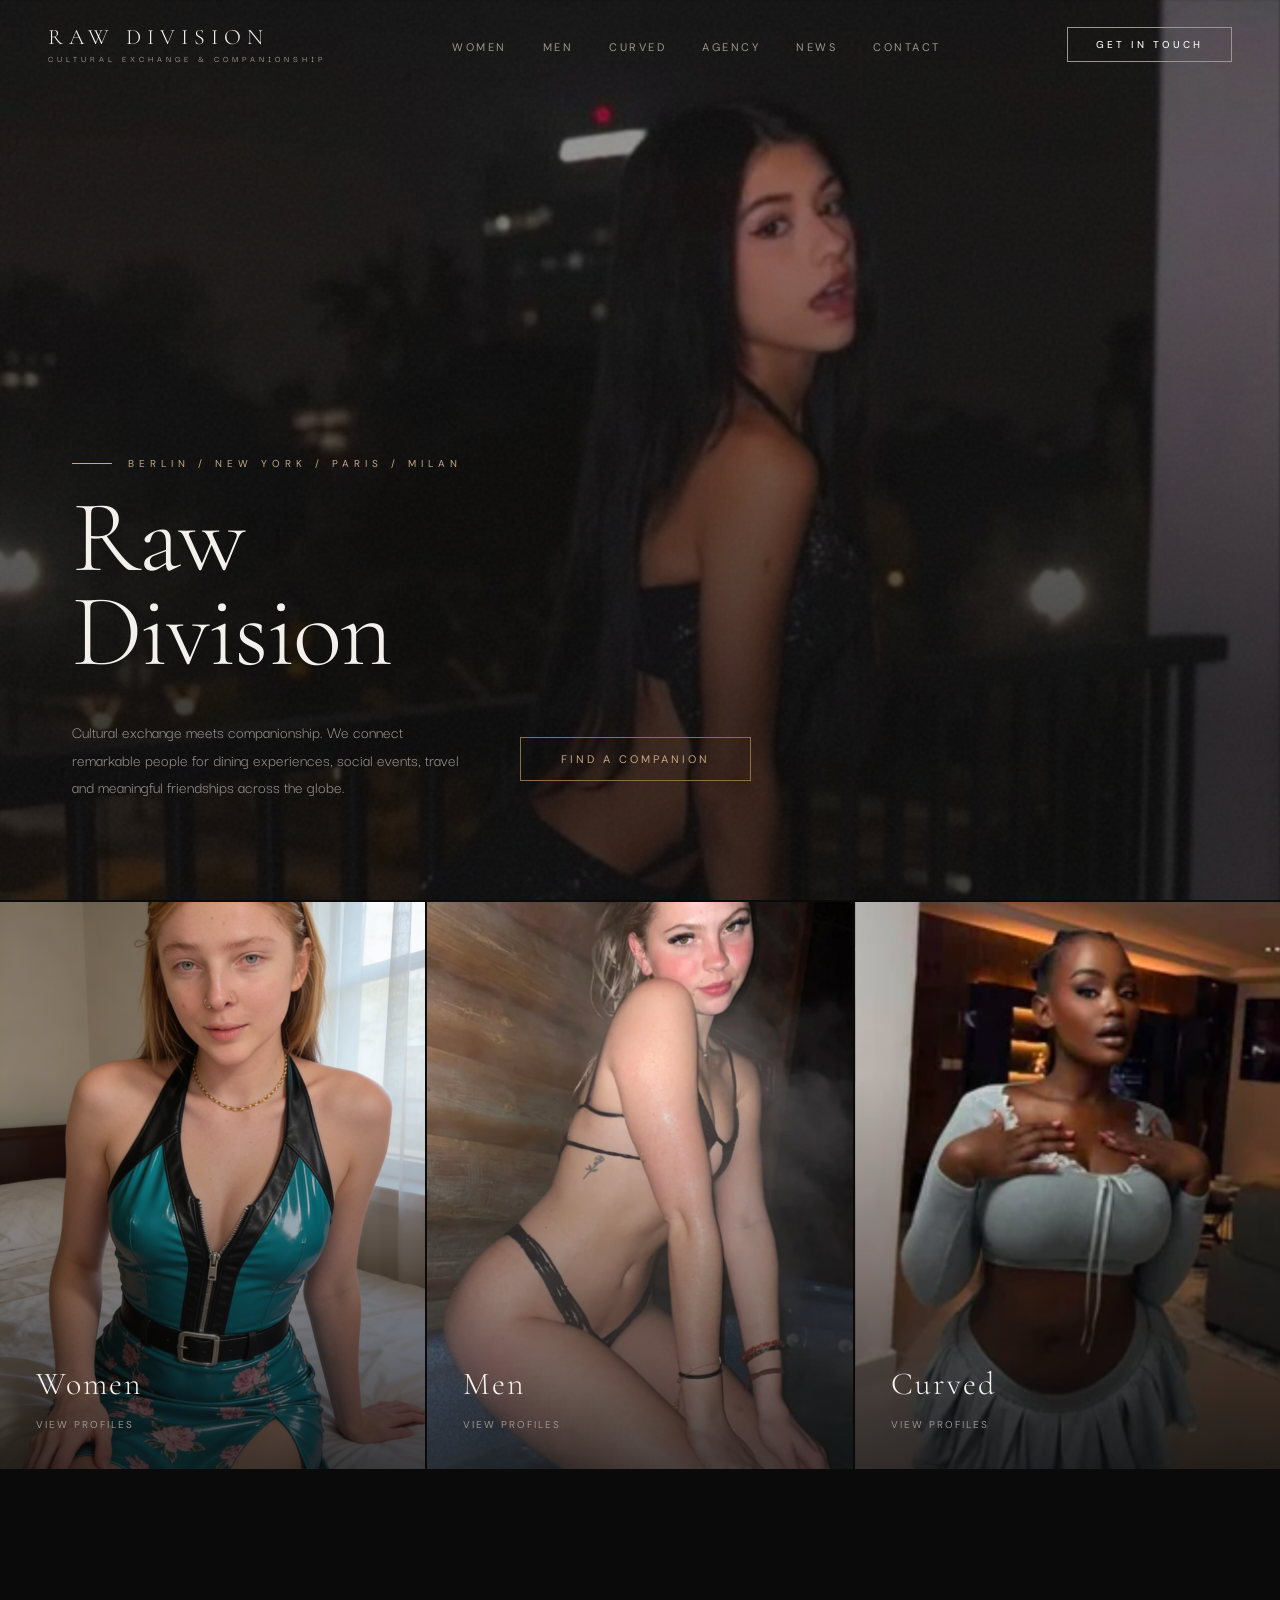
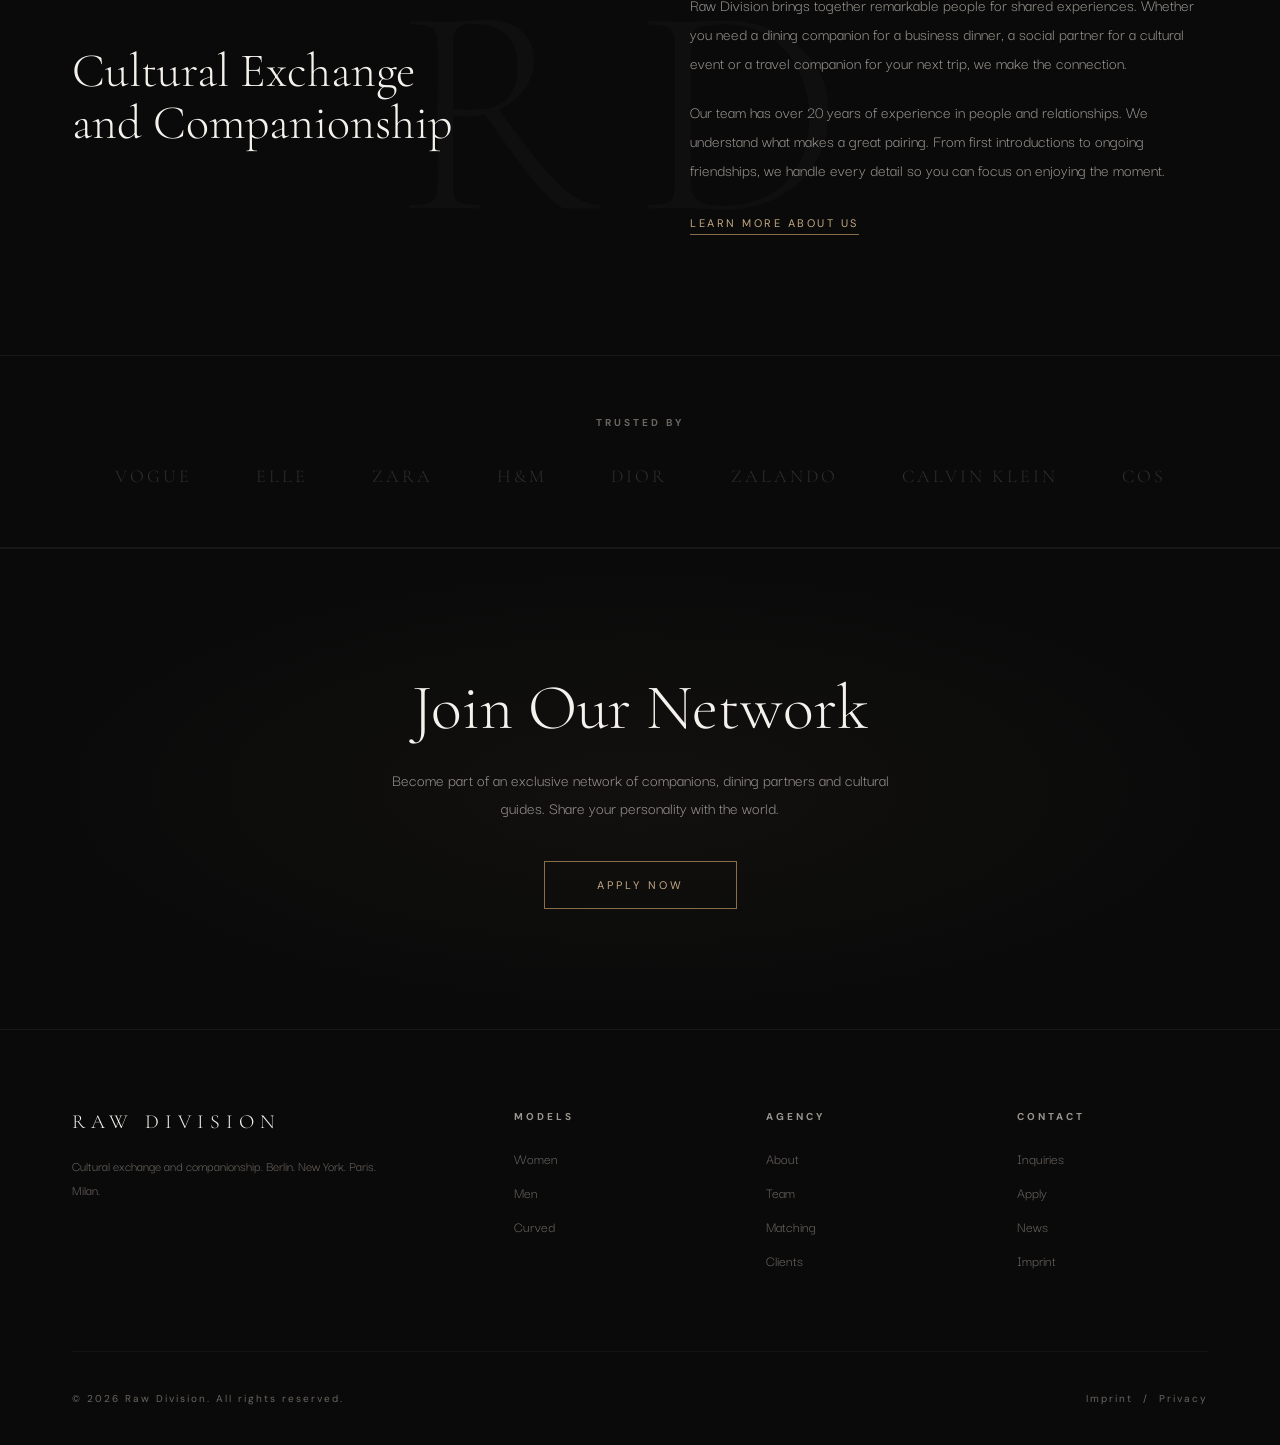
==== commit 136e0266: "Add all women photos, remove New Faces, update homepage - 12 new profile photos added for all women " ====
--- a/index.html
+++ b/index.html
@@ -89,7 +89,7 @@
   /* ── CATEGORY STRIP ── */
   .category-strip {
     display: grid;
-    grid-template-columns: repeat(4, 1fr);
+    grid-template-columns: repeat(3, 1fr);
     gap: 2px;
     padding: 2px 0;
   }
@@ -146,10 +146,10 @@
     opacity: var(--ph-opacity);
     text-transform: uppercase;
   }
-  .category-card:nth-child(1) .category-card-bg { background: var(--surface-1); }
-  .category-card:nth-child(2) .category-card-bg { background: var(--surface-2); }
-  .category-card:nth-child(3) .category-card-bg { background: var(--surface-3); }
-  .category-card:nth-child(4) .category-card-bg { background: var(--surface-4); }
+  .category-card:nth-child(1) .category-card-bg { background-color: var(--surface-1); }
+  .category-card:nth-child(2) .category-card-bg { background-color: var(--surface-2); }
+  .category-card:nth-child(3) .category-card-bg { background-color: var(--surface-3); }
+  .category-card:nth-child(4) .category-card-bg { background-color: var(--surface-4); }
 
   /* ── ABOUT STRIP ── */
   .about-strip {
@@ -276,7 +276,6 @@
   <ul class="nav-links">
     <li><a href="women.html">Women</a></li>
     <li><a href="men.html">Men</a></li>
-    <li><a href="new-faces.html">New Faces</a></li>
     <li><a href="curved.html">Curved</a></li>
     <li><a href="agency.html">Agency</a></li>
     <li><a href="news.html">News</a></li>
@@ -289,7 +288,7 @@
   <button class="mobile-nav-close" id="mobileNavClose">&times;</button>
   <a href="women.html">Women</a>
   <a href="men.html">Men</a>
-  <a href="new-faces.html">New Faces</a>
+  
   <a href="curved.html">Curved</a>
   <a href="agency.html">Agency</a>
   <a href="news.html">News</a>
@@ -299,7 +298,7 @@
 
 <!-- HOME HERO -->
 <section class="home-hero">
-  <div class="home-hero-bg"></div>
+  <div class="home-hero-bg" style="background-image: url('images/isla-novak-cover.png'); background-size: cover; background-position: center top;"></div>
   <div class="home-hero-content">
     <div class="hero-tag anim-fade-up anim-d1">Berlin / New York / Paris / Milan</div>
     <h1 class="anim-fade-up anim-d2">Raw<br>Division</h1>
@@ -313,31 +312,21 @@
 <!-- CATEGORY STRIP -->
 <section class="category-strip">
   <a href="women.html" class="category-card reveal">
-    <div class="category-card-bg" style="background: url('images/chloe-love-cover.jpg') center/cover no-repeat;"></div>
+    <div class="category-card-bg" style="background-image: url('images/chloe-love-cover.jpg'); background-size: cover; background-position: center;"></div>
     <div class="category-card-content">
       <h3>Women</h3>
       <span>View Profiles</span>
     </div>
   </a>
   <a href="men.html" class="category-card reveal">
-    <div class="category-card-bg"></div>
-    <span class="ph-text">Photo</span>
+    <div class="category-card-bg" style="background-image: url('images/maren-voss-cover.png'); background-size: cover; background-position: center;"></div>
     <div class="category-card-content">
       <h3>Men</h3>
       <span>View Profiles</span>
     </div>
   </a>
-  <a href="new-faces.html" class="category-card reveal">
-    <div class="category-card-bg"></div>
-    <span class="ph-text">Photo</span>
-    <div class="category-card-content">
-      <h3>New Faces</h3>
-      <span>View Profiles</span>
-    </div>
-  </a>
   <a href="curved.html" class="category-card reveal">
-    <div class="category-card-bg"></div>
-    <span class="ph-text">Photo</span>
+    <div class="category-card-bg" style="background-image: url('images/zola-mbeki-cover.png'); background-size: cover; background-position: center;"></div>
     <div class="category-card-content">
       <h3>Curved</h3>
       <span>View Profiles</span>
@@ -392,8 +381,7 @@
         <li><a href="women.html">Women</a></li>
         <li><a href="men.html">Men</a></li>
         <li><a href="curved.html">Curved</a></li>
-        <li><a href="new-faces.html">New Faces</a></li>
-      </ul>
+          </ul>
     </div>
     <div class="footer-col">
       <h4>Agency</h4>
--- a/styles.css
+++ b/styles.css
@@ -360,7 +360,10 @@
 }
 .model-card-img {
   aspect-ratio: 3/4;
-  background: var(--dark-gray);
+  background-color: var(--dark-gray);
+  background-size: cover;
+  background-position: center;
+  background-repeat: no-repeat;
   display: flex;
   align-items: center;
   justify-content: center;
@@ -414,12 +417,12 @@
 }
 
 /* Vary card bg tones */
-.model-card:nth-child(6n+1) .model-card-img { background: var(--surface-1); }
-.model-card:nth-child(6n+2) .model-card-img { background: var(--surface-2); }
-.model-card:nth-child(6n+3) .model-card-img { background: var(--surface-3); }
-.model-card:nth-child(6n+4) .model-card-img { background: var(--surface-4); }
-.model-card:nth-child(6n+5) .model-card-img { background: var(--surface-5); }
-.model-card:nth-child(6n+6) .model-card-img { background: var(--surface-6); }
+.model-card:nth-child(6n+1) .model-card-img { background-color: var(--surface-1); }
+.model-card:nth-child(6n+2) .model-card-img { background-color: var(--surface-2); }
+.model-card:nth-child(6n+3) .model-card-img { background-color: var(--surface-3); }
+.model-card:nth-child(6n+4) .model-card-img { background-color: var(--surface-4); }
+.model-card:nth-child(6n+5) .model-card-img { background-color: var(--surface-5); }
+.model-card:nth-child(6n+6) .model-card-img { background-color: var(--surface-6); }
 
 /* ── CONTENT SECTIONS ── */
 .content-section {
@@ -586,9 +589,9 @@
 }
 
 /* Vary news card bg */
-.news-card:nth-child(3n+1) .news-card-img { background: var(--surface-1); }
-.news-card:nth-child(3n+2) .news-card-img { background: var(--surface-2); }
-.news-card:nth-child(3n+3) .news-card-img { background: var(--surface-3); }
+.news-card:nth-child(3n+1) .news-card-img { background-color: var(--surface-1); }
+.news-card:nth-child(3n+2) .news-card-img { background-color: var(--surface-2); }
+.news-card:nth-child(3n+3) .news-card-img { background-color: var(--surface-3); }
 
 /* ── CONTACT / FORM ── */
 .contact-grid {
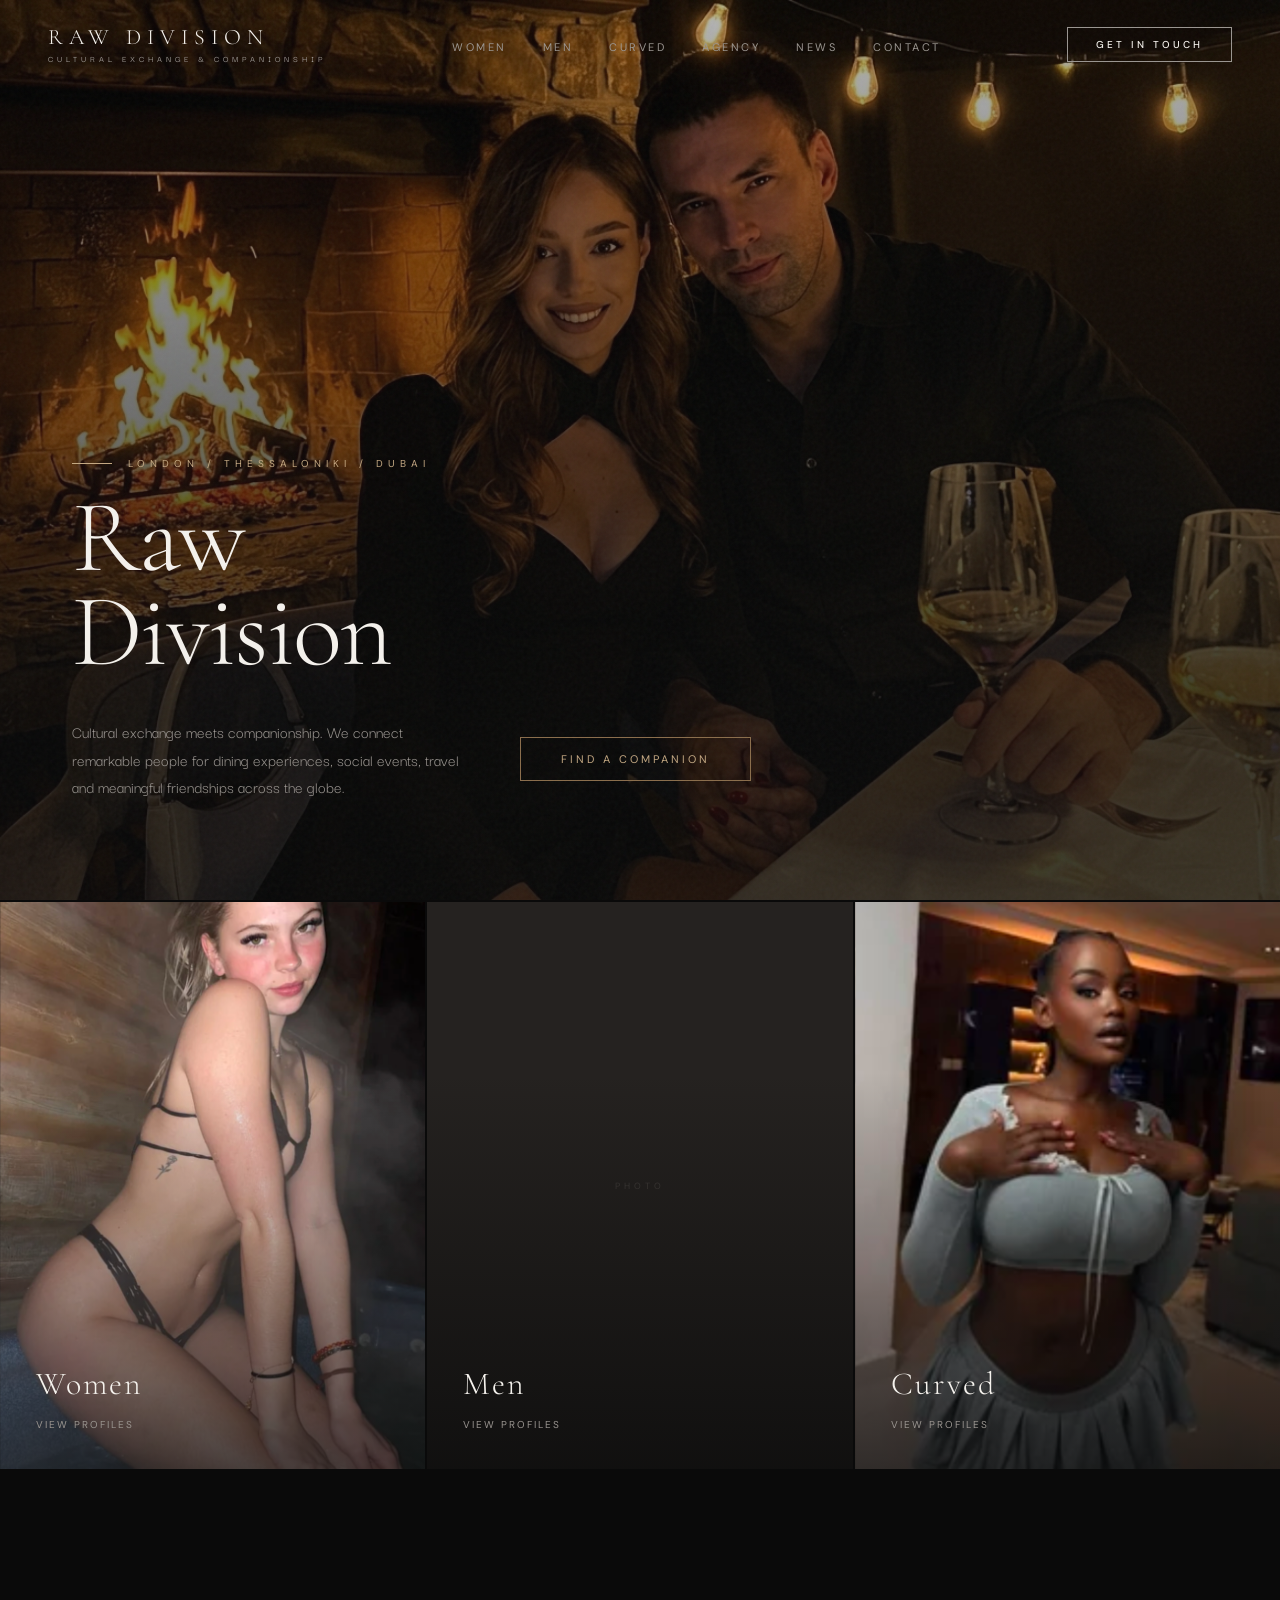
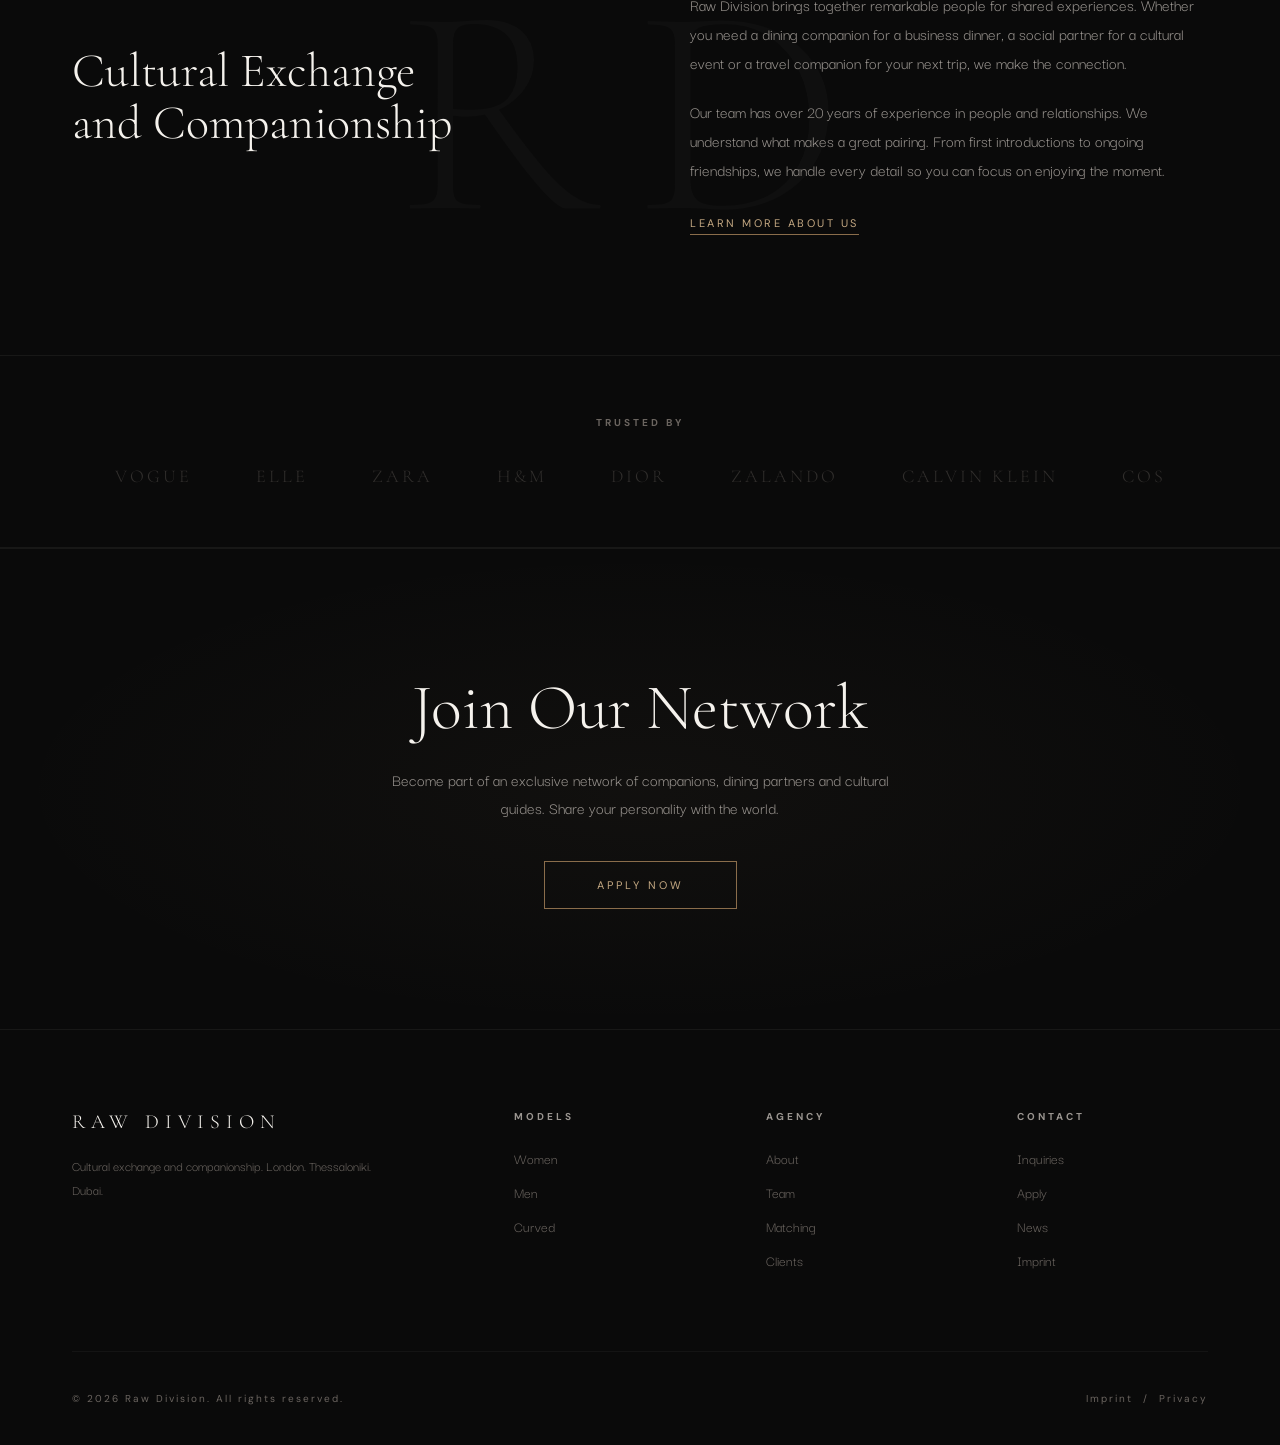
==== commit 035f0154: "New hero image, fix category cards, update all cities to London/Thessaloniki/Dubai - Homepage hero: " ====
--- a/index.html
+++ b/index.html
@@ -298,9 +298,9 @@
 
 <!-- HOME HERO -->
 <section class="home-hero">
-  <div class="home-hero-bg" style="background-image: url('images/isla-novak-cover.png'); background-size: cover; background-position: center top;"></div>
+  <div class="home-hero-bg" style="background-image: url('images/hero-bg.png'); background-size: cover; background-position: center top;"></div>
   <div class="home-hero-content">
-    <div class="hero-tag anim-fade-up anim-d1">Berlin / New York / Paris / Milan</div>
+    <div class="hero-tag anim-fade-up anim-d1">London / Thessaloniki / Dubai</div>
     <h1 class="anim-fade-up anim-d2">Raw<br>Division</h1>
     <div class="home-hero-sub anim-fade-up anim-d3">
       <p>Cultural exchange meets companionship. We connect remarkable people for dining experiences, social events, travel and meaningful friendships across the globe.</p>
@@ -312,14 +312,15 @@
 <!-- CATEGORY STRIP -->
 <section class="category-strip">
   <a href="women.html" class="category-card reveal">
-    <div class="category-card-bg" style="background-image: url('images/chloe-love-cover.jpg'); background-size: cover; background-position: center;"></div>
+    <div class="category-card-bg" style="background-image: url('images/maren-voss-cover.png'); background-size: cover; background-position: center;"></div>
     <div class="category-card-content">
       <h3>Women</h3>
       <span>View Profiles</span>
     </div>
   </a>
   <a href="men.html" class="category-card reveal">
-    <div class="category-card-bg" style="background-image: url('images/maren-voss-cover.png'); background-size: cover; background-position: center;"></div>
+    <div class="category-card-bg"></div>
+    <span class="ph-text">Photo</span>
     <div class="category-card-content">
       <h3>Men</h3>
       <span>View Profiles</span>
@@ -373,7 +374,7 @@
   <div class="footer-top">
     <div class="footer-brand">
       <div class="footer-logo">Raw Division</div>
-      <p>Cultural exchange and companionship. Berlin. New York. Paris. Milan.</p>
+      <p>Cultural exchange and companionship. London. Thessaloniki. Dubai.</p>
     </div>
     <div class="footer-col">
       <h4>Models</h4>
